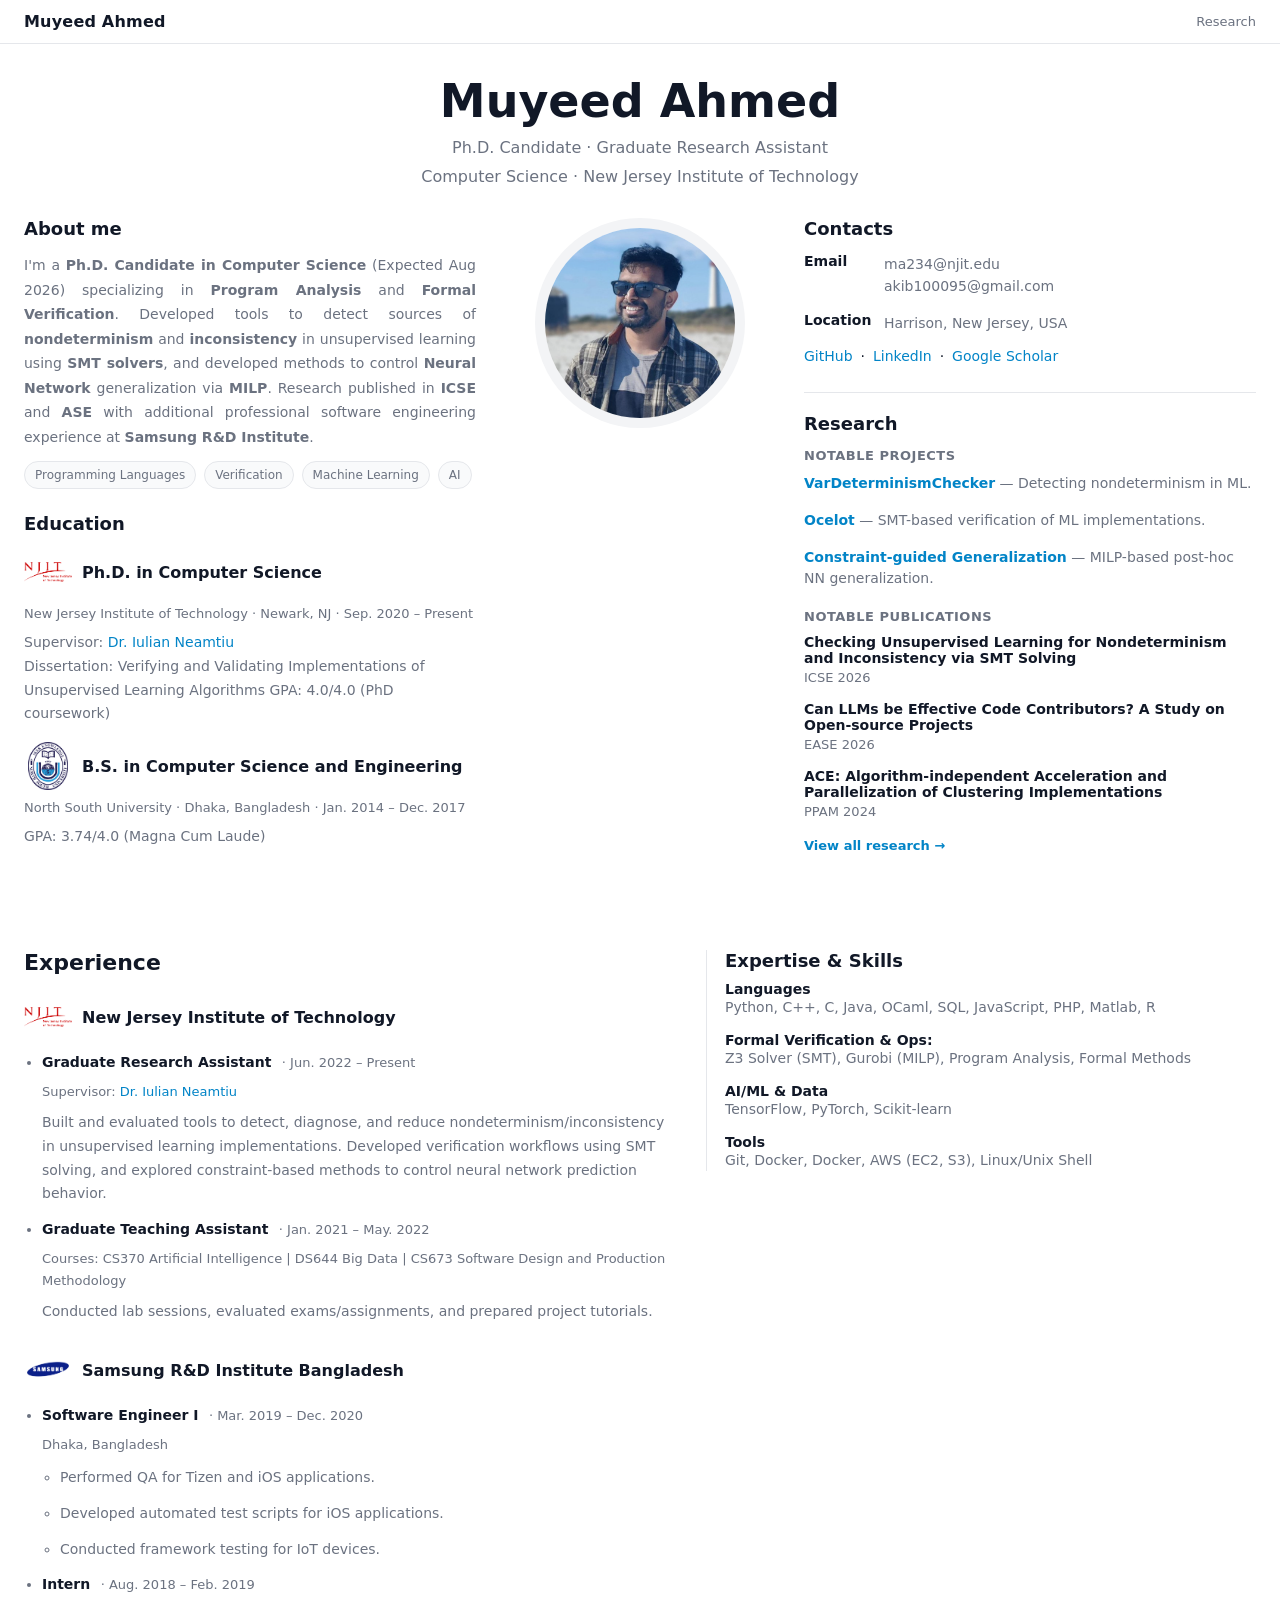
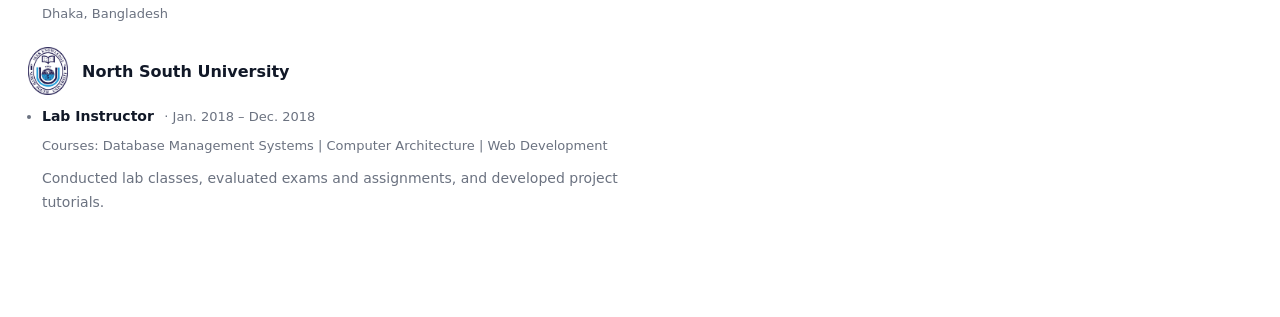
==== index.html @ a6753c4e "Update skills" ====
<!doctype html>
<html lang="en">
<head>
<meta charset="utf-8">
<meta name="viewport" content="width=device-width, initial-scale=1">
<title>Muyeed Ahmed</title>
<link rel="stylesheet" href="styles.css">
</head>

<body>

<!-- Sticky menu -->
<div class="nav">
  <div class="navinner">
    <div class="brand">Muyeed Ahmed</div>
    <nav class="menu" aria-label="Site menu">
      <!-- <a href="#about">About</a>
      <a href="#education">Education</a>
      <a href="#contacts">Contacts</a>
      <a href="#experience">Experience</a> -->
      <a href="research.html">Research</a>
    </nav>
  </div>
</div>

<main class="wrap">

  <!-- Header -->
  <header class="top">
    <h1>Muyeed Ahmed</h1>
    <p>Ph.D. Candidate · Graduate Research Assistant</p>
    <p>Computer Science · New Jersey Institute of Technology</p>
  </header>

  <!-- About / Photo / Contacts -->
  <div class="profile">

    <section id="about" aria-label="About">
      <h2>About me</h2>
      <div class="about">
        <p>
          I'm a <strong>Ph.D. Candidate in Computer Science</strong> (Expected Aug 2026) specializing in <strong>Program Analysis</strong> and <strong>Formal
          Verification</strong>. Developed tools to detect sources of <strong>nondeterminism</strong> and <strong>inconsistency</strong> in unsupervised learning using
          <strong>SMT solvers</strong>, and developed methods to control <strong>Neural Network</strong> generalization via <strong>MILP</strong>. Research published in
          <strong>ICSE</strong> and <strong>ASE</strong> with additional professional software engineering experience at <strong>Samsung R&D Institute</strong>.
        </p>

        <div class="tags" aria-label="Research interests">
          <span class="tag">Programming Languages</span>
          <span class="tag">Verification</span>
          <span class="tag">Machine Learning</span>
          <span class="tag">AI</span>
        </div>
      </div>

      <!-- Education moved under About -->
      <div style="margin-top:24px;">
        <h2 id="education">Education</h2>

        <div class="item" style="margin-bottom:16px;">
          <div class="orgrow">
            <img class="orglogo" src="Images/NJIT.png" alt="NJIT logo">
            <h3 style="margin:0;">Ph.D. in Computer Science</h3>
          </div>
          <div class="meta">New Jersey Institute of Technology · Newark, NJ · Sep. 2020 – Present</div>
          <p>
            Supervisor: <a href="https://web.njit.edu/~ineamtiu/" target="_blank" rel="noreferrer">Dr. Iulian Neamtiu</a><br>
            Dissertation: Verifying and Validating Implementations of Unsupervised Learning Algorithms
            GPA: 4.0/4.0 (PhD coursework)<br>
          </p>
        </div>

        <div class="item" style="margin-bottom:0;">
          <div class="orgrow">
            <img class="orglogo" src="Images/NSU.png" alt="NSU logo">
            <h3 style="margin:0;">B.S. in Computer Science and Engineering</h3>
          </div>
          <div class="meta">North South University · Dhaka, Bangladesh · Jan. 2014 – Dec. 2017</div>
          <p>GPA: 3.74/4.0 (Magna Cum Laude)</p>
        </div>
      </div>
    </section>

    <div aria-label="Profile photo">
      <div class="photo">
        <!-- Replace with your image file -->
        <img src="Images/M.png" alt="Muyeed Ahmed">
      </div>
    </div>

    <div class="contacts-col">
      <section id="contacts" class="contacts" aria-label="Contacts">
        <h2>Contacts</h2>

        <div class="block">
          <strong>Email</strong>
          <span class="value">
            ma234@njit.edu<br>
            akib100095@gmail.com
          </span>
        </div>

        <div class="block">
          <strong>Location</strong>
          <span class="value">Harrison, New Jersey, USA</span>
        </div>

        <div class="links">
          <a href="https://github.com/MuyeedAhmed" target="_blank" rel="noreferrer">GitHub</a>
          <span>·</span>
          <a href="https://www.linkedin.com/in/muyeed-ahmed" target="_blank" rel="noreferrer">LinkedIn</a>
          <span>·</span>
          <a href="https://scholar.google.com/citations?user=YBPPO0gAAAAJ&hl=en" target="_blank" rel="noreferrer">Google Scholar</a>
        </div>
      </section>

      <!-- Research -->
      <section id="research-highlights" style="margin-top:28px; border-top:1px solid var(--line); padding-top:20px;">
        <h2 style="font-size:18px; margin:0 0 14px;">Research</h2>
        
        <h3 style="font-size:13px; text-transform:uppercase; letter-spacing:0.5px; color:var(--muted); margin-bottom:10px;">Notable Projects</h3>
        <div class="item" style="margin-bottom:16px;">
          <p style="font-size:14px; margin:0; line-height:1.5;">
            <strong><a href="https://github.com/MuyeedAhmed/VarDeterminismChecker" target="_blank" rel="noreferrer">VarDeterminismChecker</a></strong> — Detecting nondeterminism in ML.
          </p>
        </div>
        <div class="item" style="margin-bottom:16px;">
          <p style="font-size:14px; margin:0; line-height:1.5;">
            <strong><a href="https://github.com/MuyeedAhmed/Ocelot" target="_blank" rel="noreferrer">Ocelot</a></strong> — SMT-based verification of ML implementations.
          </p>
        </div>
        <div class="item" style="margin-bottom:16px;">
          <p style="font-size:14px; margin:0; line-height:1.5;">
            <strong><a href="https://github.com/MuyeedAhmed/Constraint-guided-Generalization" target="_blank" rel="noreferrer">Constraint-guided Generalization</a></strong> — MILP-based post-hoc NN generalization.
          </p>
        </div>

        <h3 style="font-size:13px; text-transform:uppercase; letter-spacing:0.5px; color:var(--muted); margin-top:20px; margin-bottom:10px;">Notable Publications</h3>
        <div class="item" style="margin-bottom:16px;">
          <h3 style="font-size:14px;">Checking Unsupervised Learning for Nondeterminism and Inconsistency via SMT Solving</h3>
          <div class="meta" style="margin:4px 0;">ICSE 2026</div>
        </div>
        <div class="item" style="margin-bottom:16px;">
          <h3 style="font-size:14px;">Can LLMs be Effective Code Contributors? A Study on Open-source Projects</h3>
          <div class="meta" style="margin:4px 0;">EASE 2026</div>
        </div>
        <div class="item" style="margin-bottom:16px;">
          <h3 style="font-size:14px;">ACE: Algorithm-independent Acceleration and Parallelization of Clustering Implementations</h3>
          <div class="meta" style="margin:4px 0;">PPAM 2024</div>
        </div>
        <div class="item">
            <a href="research.html" style="font-size:13px; font-weight:600;">View all research →</a>
        </div>
      </section>
    </div>

  </div>

  <!-- Experience & Skills -->
  <section id="experience" class="block">
    <div class="twocol">
      <div>
        <h2>Experience</h2>

        <!-- NJIT group -->
        <div class="item">
          <div class="orgrow">
            <img class="orglogo" src="Images/NJIT.png" alt="NJIT logo">
            <h3 style="margin:0;">New Jersey Institute of Technology</h3>
          </div>

          <ul class="role">
            <li>
              <span class="title">Graduate Research Assistant</span>
              <span class="when">· Jun. 2022 – Present</span>
              <div class="meta" style="margin:6px 0 0;">
                Supervisor: <a href="https://web.njit.edu/~ineamtiu/" target="_blank" rel="noreferrer">Dr. Iulian Neamtiu</a>
              </div>
              <p style="margin-top:8px;">
                Built and evaluated tools to detect, diagnose, and reduce nondeterminism/inconsistency in
                unsupervised learning implementations. Developed verification workflows using SMT solving,
                and explored constraint-based methods to control neural network prediction behavior.
              </p>
            </li>

            <li>
              <span class="title">Graduate Teaching Assistant</span>
              <span class="when">· Jan. 2021 – May. 2022</span>
              <div class="meta" style="margin:6px 0 0;">
                Courses: CS370 Artificial Intelligence | DS644 Big Data | CS673 Software Design and Production Methodology
              </div>
              <p style="margin-top:8px;">
                Conducted lab sessions, evaluated exams/assignments, and prepared project tutorials.
              </p>
            </li>
          </ul>
        </div>

        <!-- Samsung group -->
        <div class="item">
          <div class="orgrow">
            <img class="orglogo" src="Images/Samsung.png" alt="Samsung logo">
            <h3 style="margin:0;">Samsung R&amp;D Institute Bangladesh</h3>
          </div>

          <ul class="role">
            <li>
              <span class="title">Software Engineer I</span>
              <span class="when">· Mar. 2019 – Dec. 2020</span>
              <div class="meta">Dhaka, Bangladesh</div>
              <ul style="margin-top:8px;">
                <li>Performed QA for Tizen and iOS applications.</li>
                <li>Developed automated test scripts for iOS applications.</li>
                <li>Conducted framework testing for IoT devices.</li>
              </ul>
            </li>

            <li>
              <span class="title">Intern</span>
              <span class="when">· Aug. 2018 – Feb. 2019</span>
              <div class="meta">Dhaka, Bangladesh</div>
            </li>
          </ul>
        </div>

        <!-- NSU -->
        <div class="item">
          <div class="orgrow">
            <img class="orglogo" src="Images/NSU.png" alt="NSU logo">
            <h3 style="margin:0;">North South University</h3>
          </div>
          <ul class="role">
            <li>
              <span class="title">Lab Instructor</span>
              <span class="when">· Jan. 2018 – Dec. 2018</span>
              <div class="meta">Courses: Database Management Systems | Computer Architecture | Web Development</div>
              <p style="margin-top:8px;">
                Conducted lab classes, evaluated exams and assignments, and developed project tutorials.
              </p>
            </li>
          </ul>
        </div>
      </div>

      <!-- Skills Sidebar -->
      <aside class="sidebar">
        <h2 style="font-size:18px; margin:0 0 10px;">Expertise &amp; Skills</h2>

        <div class="item" style="margin-bottom:14px;">
          <h3 style="font-size:14px;">Languages</h3>
          <p style="font-size:14px; color:var(--muted); line-height:1.5;">Python, C++, C, Java, OCaml, SQL, JavaScript, PHP, Matlab, R</p>
        </div>

        <div class="item" style="margin-bottom:14px;">
          <h3 style="font-size:14px;">Formal Verification & Ops:</h3>
          <p style="font-size:14px; color:var(--muted); line-height:1.5;">Z3 Solver (SMT), Gurobi (MILP), Program Analysis, Formal Methods</p>
        </div>

        <div class="item" style="margin-bottom:14px;">
          <h3 style="font-size:14px;">AI/ML & Data</h3>
          <p style="font-size:14px; color:var(--muted); line-height:1.5;">TensorFlow, PyTorch, Scikit-learn</p>
        </div>

        <div class="item" style="margin-bottom:0;">
          <h3 style="font-size:14px;">Tools</h3>
          <p style="font-size:14px; color:var(--muted); line-height:1.5;">Git, Docker, Docker, AWS (EC2, S3), Linux/Unix Shell</p>
        </div>
      </aside>
    </div>
  </section>

</main>
</body>
</html>
---- styles.css ----
:root{
  --text:#111827;
  --muted:#6b7280;
  --line:#e5e7eb;
  --bg:#ffffff;
}

/* ---------- GLOBAL ---------- */
*{ box-sizing:border-box; }
html{ scroll-behavior:smooth; }
body{
  margin:0;
  font-family: system-ui, -apple-system, Segoe UI, Roboto, Helvetica, Arial;
  color:var(--text);
  background:var(--bg);
}

/* Links */
a{ color:#0284c7; text-decoration:none; }
a:hover{ text-decoration:underline; }

/* Container */
.wrap{
  width: min(1500px, 100%);
  margin: 0 auto;
  padding: 20px 24px 80px; /* reduced top padding */
}

/* ---------- TOP MENU ---------- */
.nav{
  position: sticky;
  top: 0;
  z-index: 50;
  background: rgba(255,255,255,.92);
  backdrop-filter: blur(8px);
  border-bottom: 1px solid var(--line);
}

.navinner{
  width: min(1500px, 100%);
  margin:0 auto;
  padding: 12px 24px;
  display:flex;
  align-items:center;
  justify-content:space-between;
  gap:18px;
}

.brand{
  font-weight:700;
  letter-spacing:.2px;
  white-space:nowrap;
}

.menu{
  display:flex;
  flex-wrap:wrap;
  gap:14px;
  justify-content:flex-end;
}

.menu a{
  color:var(--muted);
  text-decoration:none;
  font-size:13px;
}
.menu a:hover{ color:var(--text); text-decoration:underline; }

@media (max-width: 760px){
  .navinner{ align-items:flex-start; flex-direction:column; }
  .menu{ justify-content:flex-start; }
}

/* ---------- HEADER ---------- */
.top{
  text-align:center;
  padding-top: 10px;  /* reduced */
  margin-bottom: 32px; /* reduced */
}

.top h1{
  margin:0;
  font-size:46px;
  font-weight:700;
}

.top p{
  margin:10px 0 0;
  color:var(--muted);
  font-size:16px;
}

/* ---------- PROFILE GRID ---------- */
.profile{
  display:grid;
  grid-template-columns: 1fr 260px 1fr;
  gap:34px;
  align-items:start;
  margin-bottom: 44px;
}

h2{
  font-size:18px;
  margin:0 0 14px;
}

.about p{
  font-size:14px;
  line-height:1.75;
  color:var(--muted);
  margin:0;
  text-align: justify;
  text-justify: inter-word;
}

.tags{
  margin-top: 12px;
  display:flex;
  flex-wrap:wrap;
  gap:8px;
}
.tag{
  border: 1px solid var(--line);
  padding: 6px 10px;
  border-radius: 999px;
  font-size: 12px;
  color: var(--muted);
  background: #f9fafb;
}

.photo{
  width:210px;
  height:210px;
  border-radius:999px;
  overflow:hidden;
  border:10px solid #f3f4f6;
  background:#f3f4f6;
  margin:0 auto;
}
.photo img{
  width:100%;
  height:100%;
  object-fit:cover;
  display:block;
}

.contacts-col{
  justify-self:end;
  min-width:320px;
}

.contacts{
  font-size:14px;
}

.contacts .block{
  margin-bottom:14px;
  color:var(--muted);
  display:flex;
  align-items:flex-start;
}
.contacts strong{ color:var(--text); }

.contacts .block strong{
  display:inline-block;
  width: 80px;
}

.contacts .block .value{
  color: var(--muted);
  line-height: 1.6;
}

.links{
  display:flex;
  align-items:center;
  gap:8px;
  font-size:14px;
}
.links a{ color:#0284c7; }

@media (max-width:900px){
  .profile{
    grid-template-columns:1fr;
    text-align:center;
  }
  .contacts{
    justify-self:center;
    text-align:left;
    min-width: unset;
    max-width: 520px;
    width: 100%;
  }
}

/* ---------- SECTIONS ---------- */
section.block{
  padding-top: 30px;           /* for anchor offset */
  scroll-margin-top: 86px;     /* so sticky nav doesn't cover heading */
  border-top: 1px solid var(--line);
  margin-top: 36px;
}

section.block:first-of-type{
  border-top: none;
  margin-top: 0;
}

.block h2{
  font-size:22px;
  margin:0 0 18px;
}

.item{
  margin-bottom: 22px;
}

.item h3{
  margin:0;
  font-size:16px;
  font-weight:700;
}

.meta{
  margin:6px 0 10px;
  font-size:13px;
  color:var(--muted);
}

.item p, .item ul{
  font-size:14px;
  color:var(--muted);
  line-height:1.7;
  margin:0;
}

.item ul{
  padding-left:18px;
  margin-top:8px;
}

.item li{ margin-bottom:6px; }

/* ---------- ORG / ROLES + LOGOS ---------- */
.orgrow{
  display:flex;
  align-items:center;
  gap:10px;
  margin-bottom: 10px;
}
.orglogo{
  width: 48px;
  height: 48px;
  object-fit: contain;
  border-radius: 4px;
}
.role{
  margin: 10px 0 14px;
  padding-left: 18px;
}
.role li{ margin-bottom: 12px; }

.role .title{
  font-weight: 700;
  color: var(--text);
}
.role .when{
  color: var(--muted);
  font-size: 13px;
  margin-left: 6px;
}

/* ---------- Experience + Right Sidebar ---------- */
.twocol{
  display:grid;
  grid-template-columns: 1fr 550px;
  gap: 34px;
  align-items:start;
}
.sidebar{
  border-left: 1px solid var(--line);
  padding-left: 18px;
}

@media (max-width:900px){
  .twocol{ grid-template-columns:1fr; }
  .sidebar{
    border-left:none;
    padding-left:0;
    border-top:1px solid var(--line);
    padding-top:18px;
  }
}
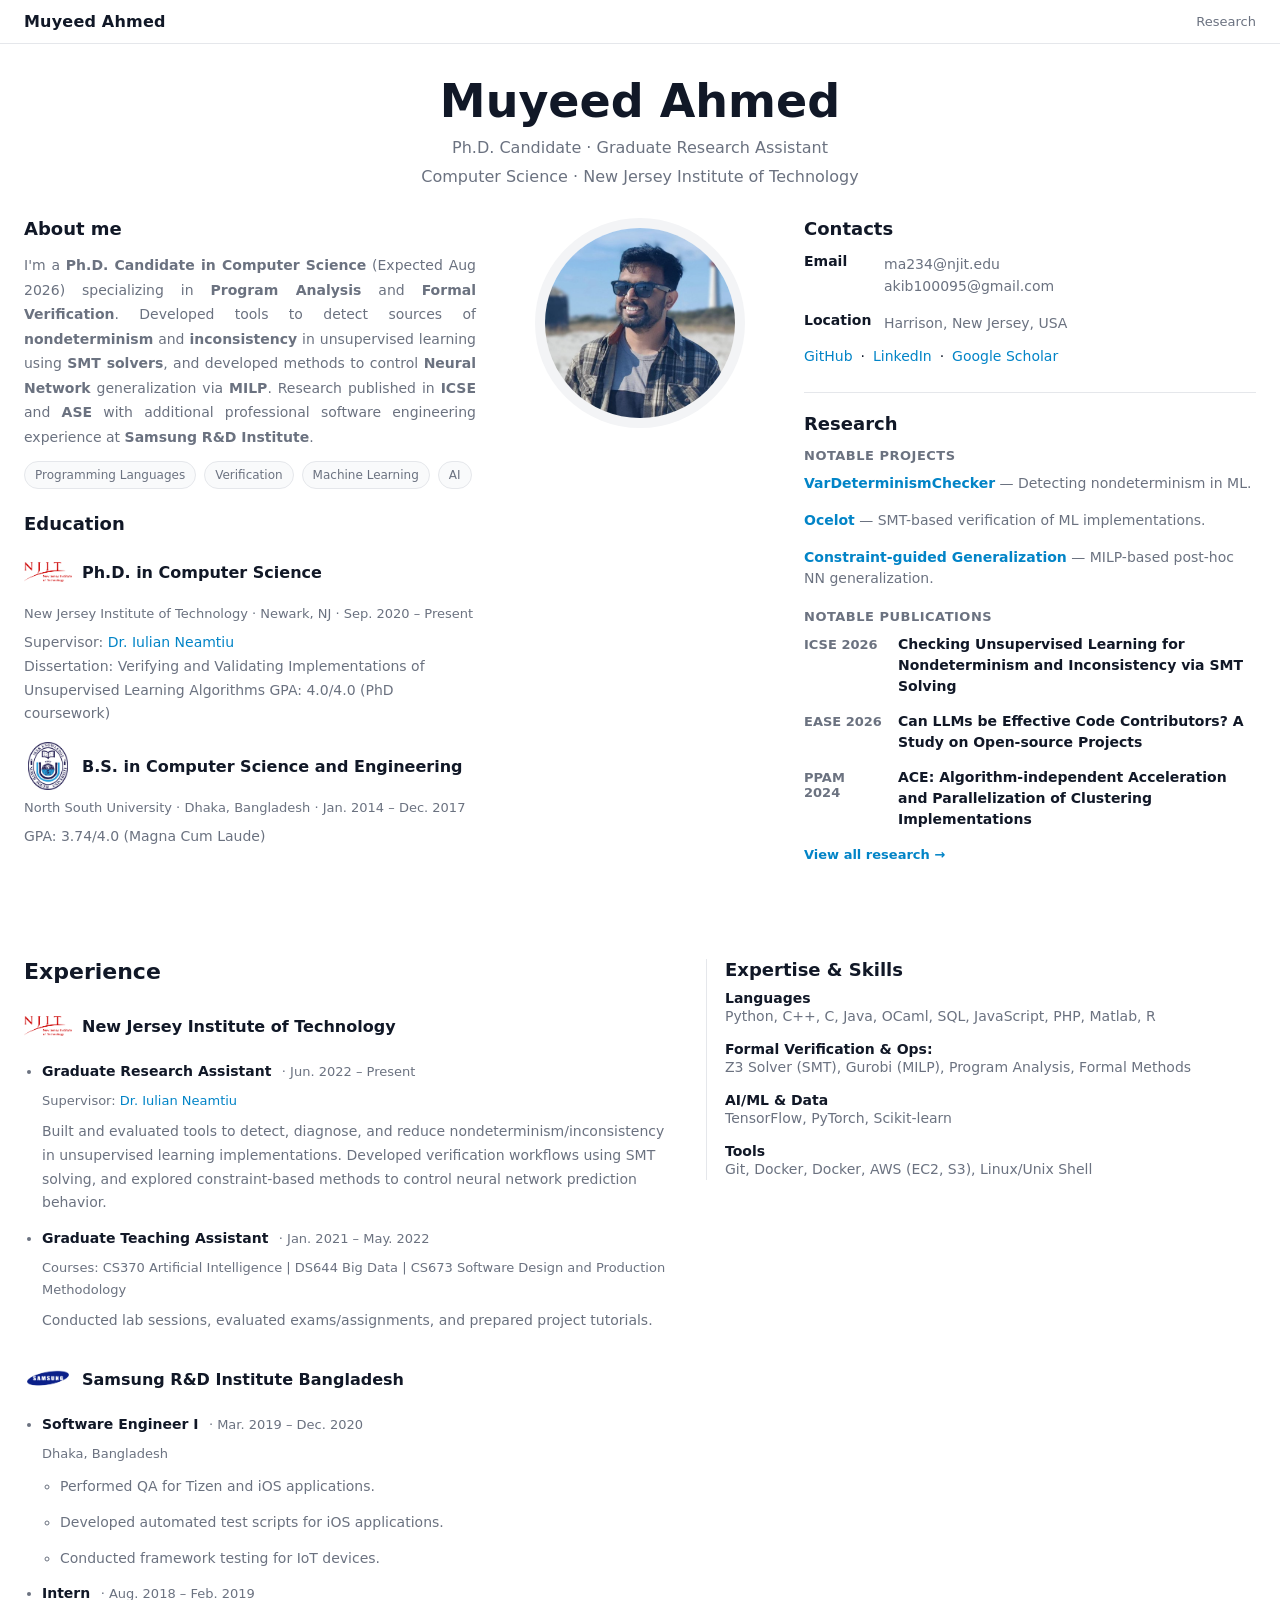
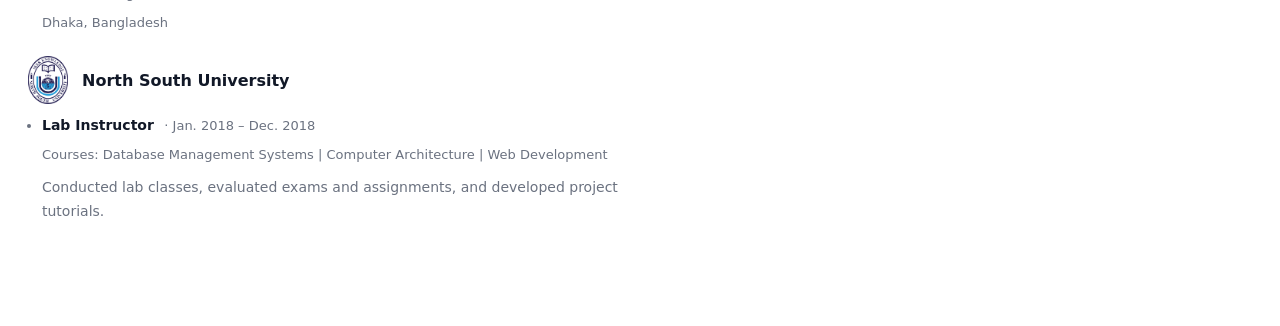
==== commit f76dfbc5: "Update notable pub layout" ====
--- a/index.html
+++ b/index.html
@@ -136,17 +136,17 @@
         </div>
 
         <h3 style="font-size:13px; text-transform:uppercase; letter-spacing:0.5px; color:var(--muted); margin-top:20px; margin-bottom:10px;">Notable Publications</h3>
-        <div class="item" style="margin-bottom:16px;">
-          <h3 style="font-size:14px;">Checking Unsupervised Learning for Nondeterminism and Inconsistency via SMT Solving</h3>
-          <div class="meta" style="margin:4px 0;">ICSE 2026</div>
-        </div>
-        <div class="item" style="margin-bottom:16px;">
-          <h3 style="font-size:14px;">Can LLMs be Effective Code Contributors? A Study on Open-source Projects</h3>
-          <div class="meta" style="margin:4px 0;">EASE 2026</div>
-        </div>
-        <div class="item" style="margin-bottom:16px;">
-          <h3 style="font-size:14px;">ACE: Algorithm-independent Acceleration and Parallelization of Clustering Implementations</h3>
-          <div class="meta" style="margin:4px 0;">PPAM 2024</div>
+        <div class="pub-item">
+          <div class="pub-meta">ICSE 2026</div>
+          <h3 class="pub-title">Checking Unsupervised Learning for Nondeterminism and Inconsistency via SMT Solving</h3>
+        </div>
+        <div class="pub-item">
+          <div class="pub-meta">EASE 2026</div>
+          <h3 class="pub-title">Can LLMs be Effective Code Contributors? A Study on Open-source Projects</h3>
+        </div>
+        <div class="pub-item">
+          <div class="pub-meta">PPAM 2024</div>
+          <h3 class="pub-title">ACE: Algorithm-independent Acceleration and Parallelization of Clustering Implementations</h3>
         </div>
         <div class="item">
             <a href="research.html" style="font-size:13px; font-weight:600;">View all research →</a>
--- a/styles.css
+++ b/styles.css
@@ -241,6 +241,26 @@
 
 .item li{ margin-bottom:6px; }
 
+/* ---------- PUBLICATIONS ---------- */
+.pub-item {
+  display: flex;
+  gap: 14px;
+  margin-bottom: 14px;
+  align-items: baseline;
+}
+.pub-meta {
+  flex: 0 0 80px;
+  font-size: 13px;
+  font-weight: 600;
+  color: var(--muted);
+}
+.pub-title {
+  margin: 0;
+  font-size: 14px;
+  font-weight: 700;
+  line-height: 1.5;
+}
+
 /* ---------- ORG / ROLES + LOGOS ---------- */
 .orgrow{
   display:flex;
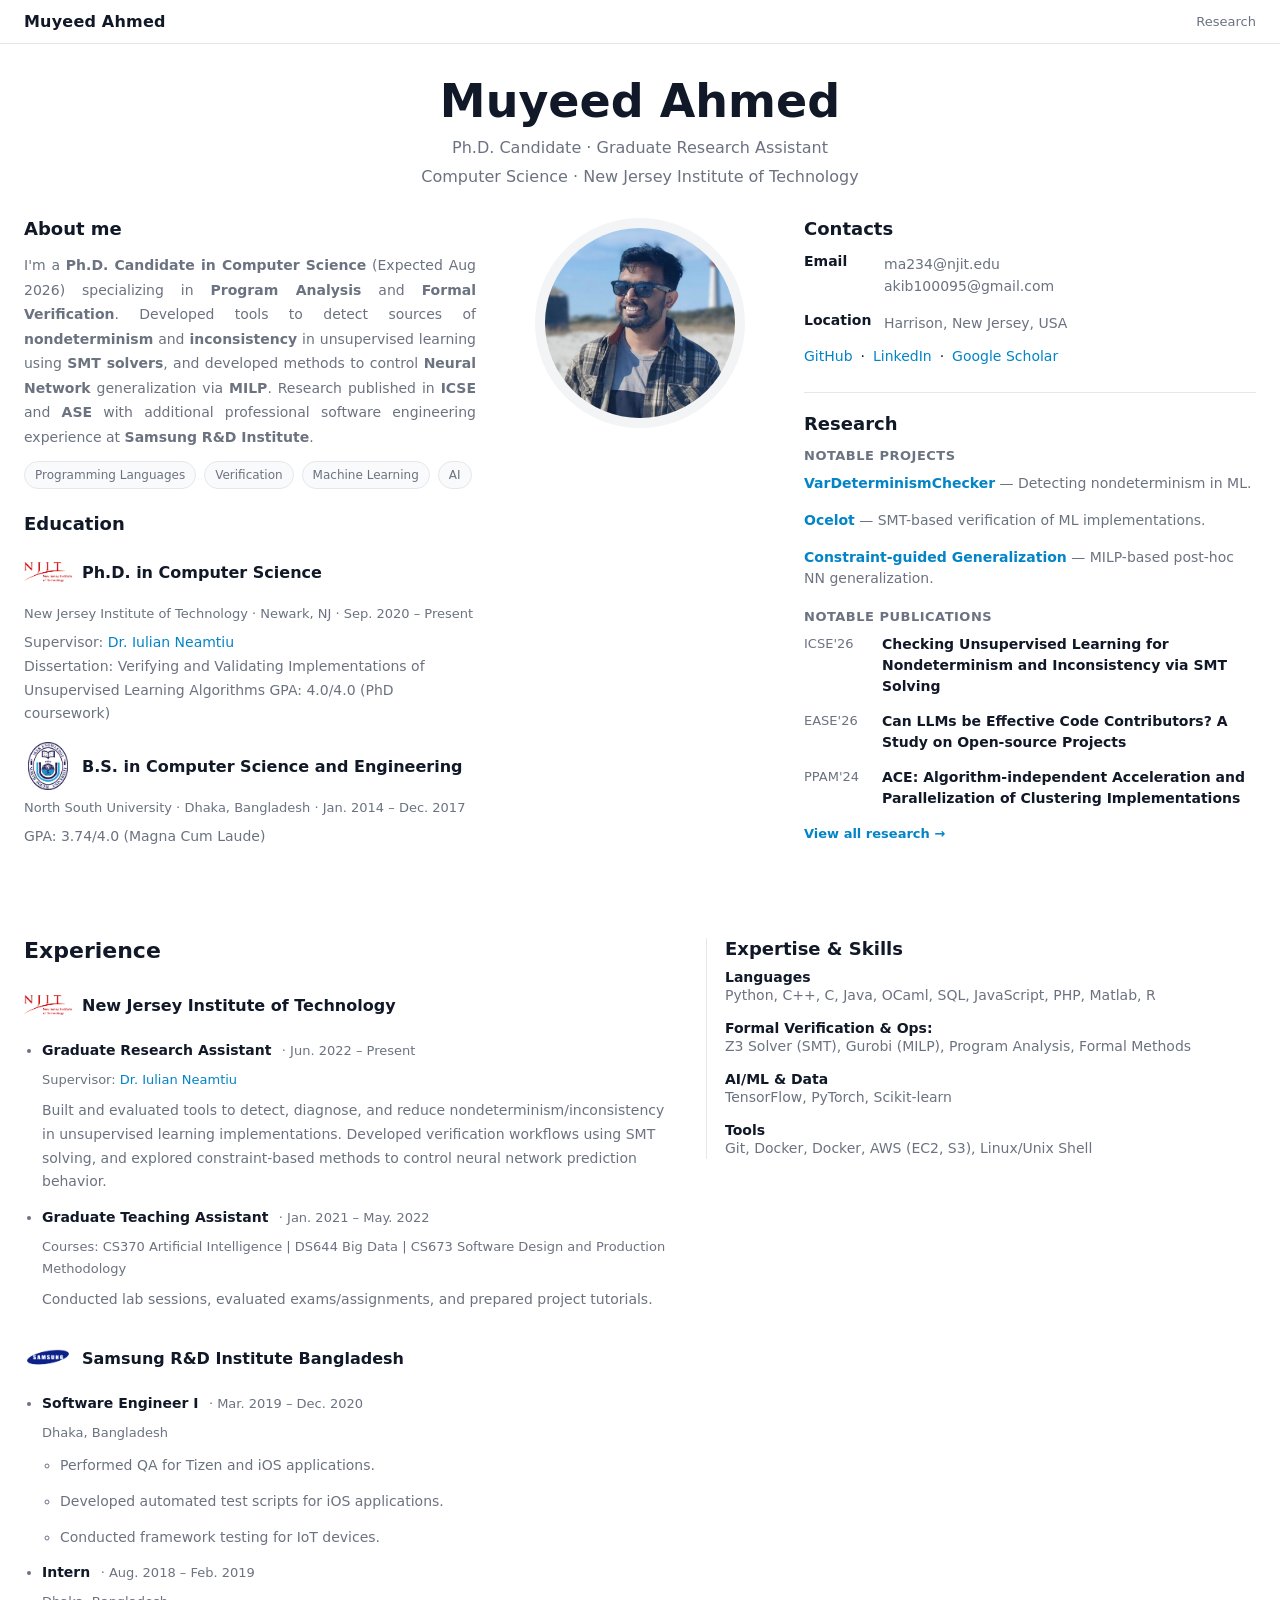
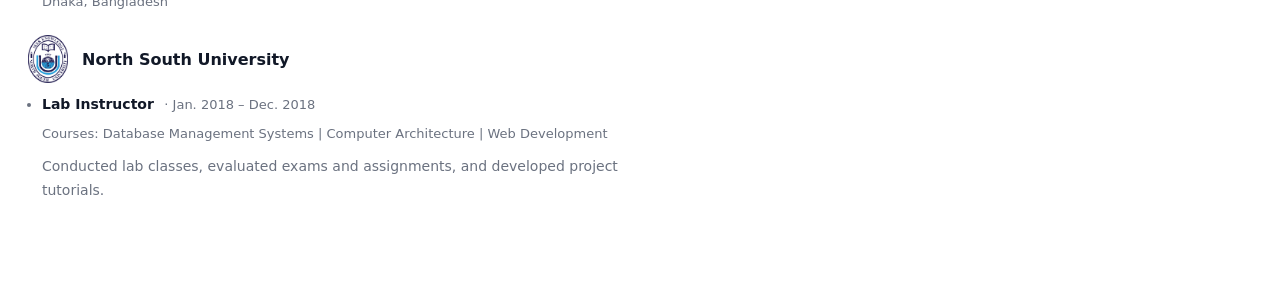
==== commit 642cafb1: "Update notable pub layout" ====
--- a/index.html
+++ b/index.html
@@ -137,15 +137,15 @@
 
         <h3 style="font-size:13px; text-transform:uppercase; letter-spacing:0.5px; color:var(--muted); margin-top:20px; margin-bottom:10px;">Notable Publications</h3>
         <div class="pub-item">
-          <div class="pub-meta">ICSE 2026</div>
+          <div class="pub-meta">ICSE'26</div>
           <h3 class="pub-title">Checking Unsupervised Learning for Nondeterminism and Inconsistency via SMT Solving</h3>
         </div>
         <div class="pub-item">
-          <div class="pub-meta">EASE 2026</div>
+          <div class="pub-meta">EASE'26</div>
           <h3 class="pub-title">Can LLMs be Effective Code Contributors? A Study on Open-source Projects</h3>
         </div>
         <div class="pub-item">
-          <div class="pub-meta">PPAM 2024</div>
+          <div class="pub-meta">PPAM'24</div>
           <h3 class="pub-title">ACE: Algorithm-independent Acceleration and Parallelization of Clustering Implementations</h3>
         </div>
         <div class="item">
--- a/styles.css
+++ b/styles.css
@@ -243,22 +243,23 @@
 
 /* ---------- PUBLICATIONS ---------- */
 .pub-item {
-  display: flex;
-  gap: 14px;
+  display: grid;
+  grid-template-columns: 70px 1fr;
+  gap: 8px;
   margin-bottom: 14px;
-  align-items: baseline;
+  align-items: start;
 }
 .pub-meta {
-  flex: 0 0 80px;
   font-size: 13px;
-  font-weight: 600;
   color: var(--muted);
+  line-height: 1.5;
 }
 .pub-title {
   margin: 0;
   font-size: 14px;
   font-weight: 700;
   line-height: 1.5;
+  color: var(--text);
 }
 
 /* ---------- ORG / ROLES + LOGOS ---------- */
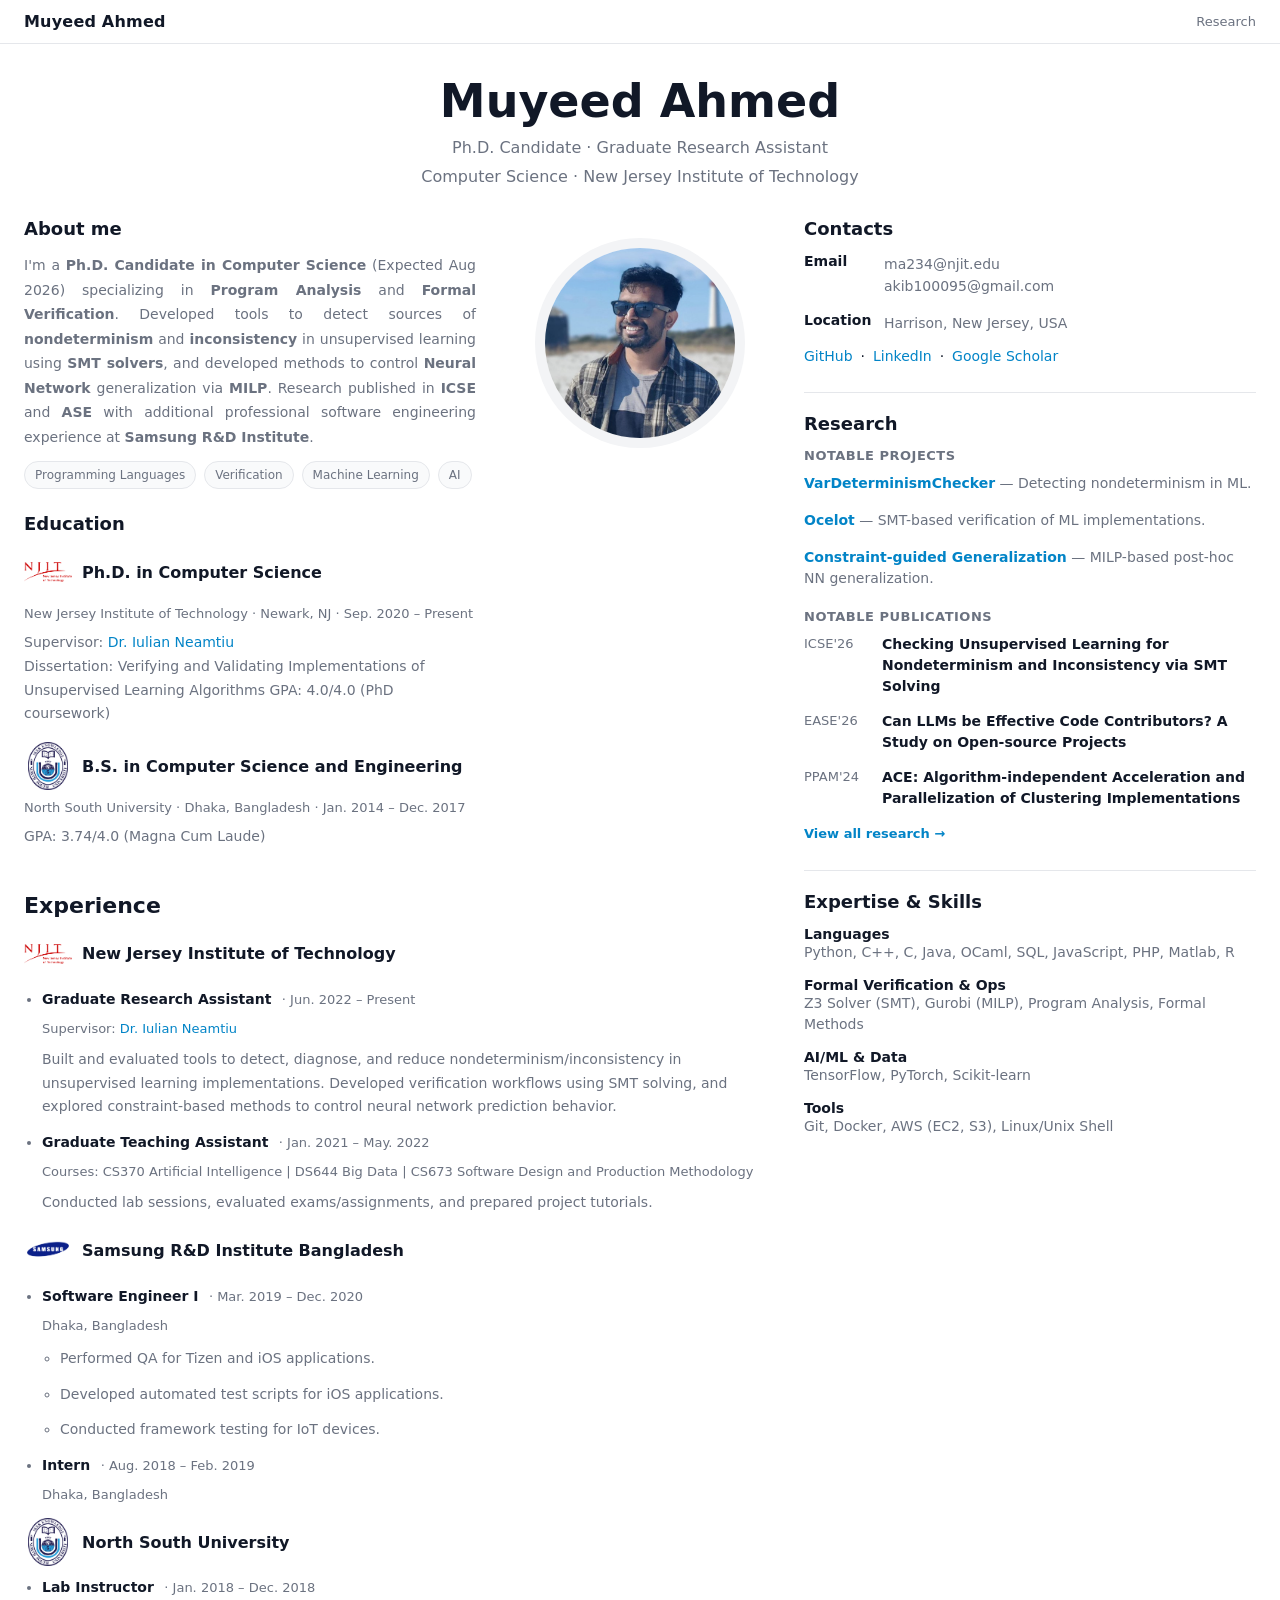
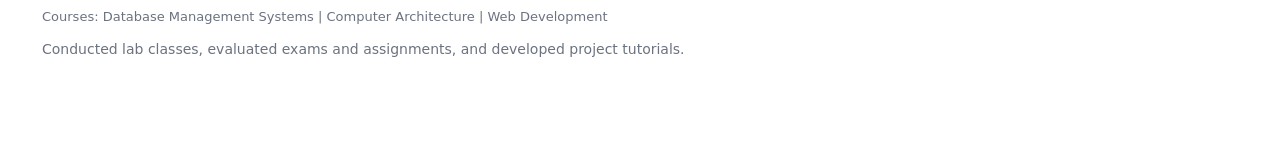
==== commit 0806e94b: "Update layout" ====
--- a/index.html
+++ b/index.html
@@ -32,79 +32,74 @@
     <p>Computer Science · New Jersey Institute of Technology</p>
   </header>
 
-  <!-- About / Photo / Contacts -->
-  <div class="profile">
-
-    <section id="about" aria-label="About">
-      <h2>About me</h2>
-      <div class="about">
-        <p>
-          I'm a <strong>Ph.D. Candidate in Computer Science</strong> (Expected Aug 2026) specializing in <strong>Program Analysis</strong> and <strong>Formal
-          Verification</strong>. Developed tools to detect sources of <strong>nondeterminism</strong> and <strong>inconsistency</strong> in unsupervised learning using
-          <strong>SMT solvers</strong>, and developed methods to control <strong>Neural Network</strong> generalization via <strong>MILP</strong>. Research published in
-          <strong>ICSE</strong> and <strong>ASE</strong> with additional professional software engineering experience at <strong>Samsung R&D Institute</strong>.
-        </p>
-
-        <div class="tags" aria-label="Research interests">
-          <span class="tag">Programming Languages</span>
-          <span class="tag">Verification</span>
-          <span class="tag">Machine Learning</span>
-          <span class="tag">AI</span>
-        </div>
-      </div>
-
-      <!-- Education moved under About -->
-      <div style="margin-top:24px;">
-        <h2 id="education">Education</h2>
-
-        <div class="item" style="margin-bottom:16px;">
-          <div class="orgrow">
-            <img class="orglogo" src="Images/NJIT.png" alt="NJIT logo">
-            <h3 style="margin:0;">Ph.D. in Computer Science</h3>
-          </div>
-          <div class="meta">New Jersey Institute of Technology · Newark, NJ · Sep. 2020 – Present</div>
+  <div class="main-grid">
+    
+    <!-- Column 1: About & Education -->
+    <div class="about-edu-col">
+      <section id="about" aria-label="About">
+        <h2>About me</h2>
+        <div class="about">
           <p>
-            Supervisor: <a href="https://web.njit.edu/~ineamtiu/" target="_blank" rel="noreferrer">Dr. Iulian Neamtiu</a><br>
-            Dissertation: Verifying and Validating Implementations of Unsupervised Learning Algorithms
-            GPA: 4.0/4.0 (PhD coursework)<br>
-          </p>
-        </div>
-
-        <div class="item" style="margin-bottom:0;">
-          <div class="orgrow">
-            <img class="orglogo" src="Images/NSU.png" alt="NSU logo">
-            <h3 style="margin:0;">B.S. in Computer Science and Engineering</h3>
-          </div>
-          <div class="meta">North South University · Dhaka, Bangladesh · Jan. 2014 – Dec. 2017</div>
-          <p>GPA: 3.74/4.0 (Magna Cum Laude)</p>
-        </div>
-      </div>
-    </section>
-
-    <div aria-label="Profile photo">
+            I'm a <strong>Ph.D. Candidate in Computer Science</strong> (Expected Aug 2026) specializing in <strong>Program Analysis</strong> and <strong>Formal
+            Verification</strong>. Developed tools to detect sources of <strong>nondeterminism</strong> and <strong>inconsistency</strong> in unsupervised learning using
+            <strong>SMT solvers</strong>, and developed methods to control <strong>Neural Network</strong> generalization via <strong>MILP</strong>. Research published in
+            <strong>ICSE</strong> and <strong>ASE</strong> with additional professional software engineering experience at <strong>Samsung R&D Institute</strong>.
+          </p>
+
+          <div class="tags" aria-label="Research interests">
+            <span class="tag">Programming Languages</span>
+            <span class="tag">Verification</span>
+            <span class="tag">Machine Learning</span>
+            <span class="tag">AI</span>
+          </div>
+        </div>
+
+        <!-- Education -->
+        <div style="margin-top:24px;">
+          <h2 id="education">Education</h2>
+          <div class="item" style="margin-bottom:16px;">
+            <div class="orgrow">
+              <img class="orglogo" src="Images/NJIT.png" alt="NJIT logo">
+              <h3 style="margin:0;">Ph.D. in Computer Science</h3>
+            </div>
+            <div class="meta">New Jersey Institute of Technology · Newark, NJ · Sep. 2020 – Present</div>
+            <p>
+              Supervisor: <a href="https://web.njit.edu/~ineamtiu/" target="_blank" rel="noreferrer">Dr. Iulian Neamtiu</a><br>
+              Dissertation: Verifying and Validating Implementations of Unsupervised Learning Algorithms
+              GPA: 4.0/4.0 (PhD coursework)<br>
+            </p>
+          </div>
+          <div class="item" style="margin-bottom:0;">
+            <div class="orgrow">
+              <img class="orglogo" src="Images/NSU.png" alt="NSU logo">
+              <h3 style="margin:0;">B.S. in Computer Science and Engineering</h3>
+            </div>
+            <div class="meta">North South University · Dhaka, Bangladesh · Jan. 2014 – Dec. 2017</div>
+            <p>GPA: 3.74/4.0 (Magna Cum Laude)</p>
+          </div>
+        </div>
+      </section>
+    </div>
+
+    <!-- Column 2: Photo (Middle) -->
+    <div class="photo-col">
       <div class="photo">
-        <!-- Replace with your image file -->
         <img src="Images/M.png" alt="Muyeed Ahmed">
       </div>
     </div>
 
-    <div class="contacts-col">
+    <!-- Column 3: Sidebar (Contacts, Research, Skills) -->
+    <div class="sidebar-col">
       <section id="contacts" class="contacts" aria-label="Contacts">
         <h2>Contacts</h2>
-
         <div class="block">
           <strong>Email</strong>
-          <span class="value">
-            ma234@njit.edu<br>
-            akib100095@gmail.com
-          </span>
-        </div>
-
+          <span class="value">ma234@njit.edu<br>akib100095@gmail.com</span>
+        </div>
         <div class="block">
           <strong>Location</strong>
           <span class="value">Harrison, New Jersey, USA</span>
         </div>
-
         <div class="links">
           <a href="https://github.com/MuyeedAhmed" target="_blank" rel="noreferrer">GitHub</a>
           <span>·</span>
@@ -114,10 +109,8 @@
         </div>
       </section>
 
-      <!-- Research -->
       <section id="research-highlights" style="margin-top:28px; border-top:1px solid var(--line); padding-top:20px;">
         <h2 style="font-size:18px; margin:0 0 14px;">Research</h2>
-        
         <h3 style="font-size:13px; text-transform:uppercase; letter-spacing:0.5px; color:var(--muted); margin-bottom:10px;">Notable Projects</h3>
         <div class="item" style="margin-bottom:16px;">
           <p style="font-size:14px; margin:0; line-height:1.5;">
@@ -152,14 +145,31 @@
             <a href="research.html" style="font-size:13px; font-weight:600;">View all research →</a>
         </div>
       </section>
-    </div>
-
-  </div>
-
-  <!-- Experience & Skills -->
-  <section id="experience" class="block">
-    <div class="twocol">
-      <div>
+
+      <section id="skills" style="margin-top:28px; border-top:1px solid var(--line); padding-top:20px;">
+        <h2 style="font-size:18px; margin:0 0 14px;">Expertise &amp; Skills</h2>
+        <div class="item" style="margin-bottom:14px;">
+          <h3 style="font-size:14px;">Languages</h3>
+          <p style="font-size:14px; color:var(--muted); line-height:1.5;">Python, C++, C, Java, OCaml, SQL, JavaScript, PHP, Matlab, R</p>
+        </div>
+        <div class="item" style="margin-bottom:14px;">
+          <h3 style="font-size:14px;">Formal Verification & Ops</h3>
+          <p style="font-size:14px; color:var(--muted); line-height:1.5;">Z3 Solver (SMT), Gurobi (MILP), Program Analysis, Formal Methods</p>
+        </div>
+        <div class="item" style="margin-bottom:14px;">
+          <h3 style="font-size:14px;">AI/ML & Data</h3>
+          <p style="font-size:14px; color:var(--muted); line-height:1.5;">TensorFlow, PyTorch, Scikit-learn</p>
+        </div>
+        <div class="item" style="margin-bottom:0;">
+          <h3 style="font-size:14px;">Tools</h3>
+          <p style="font-size:14px; color:var(--muted); line-height:1.5;">Git, Docker, AWS (EC2, S3), Linux/Unix Shell</p>
+        </div>
+      </section>
+    </div>
+
+    <!-- Experience: Spanning Col 1 & 2 -->
+    <div class="exp-col">
+      <section id="experience" class="block">
         <h2>Experience</h2>
 
         <!-- NJIT group -->
@@ -240,34 +250,10 @@
             </li>
           </ul>
         </div>
-      </div>
-
-      <!-- Skills Sidebar -->
-      <aside class="sidebar">
-        <h2 style="font-size:18px; margin:0 0 10px;">Expertise &amp; Skills</h2>
-
-        <div class="item" style="margin-bottom:14px;">
-          <h3 style="font-size:14px;">Languages</h3>
-          <p style="font-size:14px; color:var(--muted); line-height:1.5;">Python, C++, C, Java, OCaml, SQL, JavaScript, PHP, Matlab, R</p>
-        </div>
-
-        <div class="item" style="margin-bottom:14px;">
-          <h3 style="font-size:14px;">Formal Verification & Ops:</h3>
-          <p style="font-size:14px; color:var(--muted); line-height:1.5;">Z3 Solver (SMT), Gurobi (MILP), Program Analysis, Formal Methods</p>
-        </div>
-
-        <div class="item" style="margin-bottom:14px;">
-          <h3 style="font-size:14px;">AI/ML & Data</h3>
-          <p style="font-size:14px; color:var(--muted); line-height:1.5;">TensorFlow, PyTorch, Scikit-learn</p>
-        </div>
-
-        <div class="item" style="margin-bottom:0;">
-          <h3 style="font-size:14px;">Tools</h3>
-          <p style="font-size:14px; color:var(--muted); line-height:1.5;">Git, Docker, Docker, AWS (EC2, S3), Linux/Unix Shell</p>
-        </div>
-      </aside>
-    </div>
-  </section>
+      </section>
+    </div>
+
+  </div> <!-- end main-grid -->
 
 </main>
 </body>
--- a/styles.css
+++ b/styles.css
@@ -90,13 +90,71 @@
   font-size:16px;
 }
 
-/* ---------- PROFILE GRID ---------- */
-.profile{
-  display:grid;
+/* ---------- MAIN LAYOUT GRID ---------- */
+.main-grid {
+  display: grid;
   grid-template-columns: 1fr 260px 1fr;
-  gap:34px;
-  align-items:start;
-  margin-bottom: 44px;
+  gap: 34px;
+  align-items: start;
+}
+
+.about-edu-col {
+  grid-column: 1;
+  grid-row: 1;
+}
+
+.photo-col {
+  grid-column: 2;
+  grid-row: 1;
+  display: flex;
+  justify-content: center;
+  padding-top: 20px;
+}
+
+.sidebar-col {
+  grid-column: 3;
+  grid-row: 1 / span 2;
+}
+
+.exp-col {
+  grid-column: 1 / span 2;
+  grid-row: 2;
+}
+
+@media (max-width: 1100px) {
+  .main-grid {
+    grid-template-columns: 1fr 260px;
+  }
+  .sidebar-col {
+    grid-column: 2;
+    grid-row: 2;
+  }
+  .exp-col {
+    grid-column: 1;
+    grid-row: 2;
+  }
+  .photo-col {
+    grid-column: 2;
+    grid-row: 1;
+  }
+}
+
+@media (max-width: 900px) {
+  .main-grid {
+    grid-template-columns: 1fr;
+    gap: 20px;
+  }
+  .about-edu-col, .photo-col, .sidebar-col, .exp-col {
+    grid-column: 1;
+    grid-row: auto;
+  }
+  .photo-col {
+    order: -1;
+    padding-top: 0;
+  }
+  .sidebar-col {
+    text-align: left;
+  }
 }
 
 h2{
@@ -144,11 +202,6 @@
   display:block;
 }
 
-.contacts-col{
-  justify-self:end;
-  min-width:320px;
-}
-
 .contacts{
   font-size:14px;
 }
@@ -180,10 +233,6 @@
 .links a{ color:#0284c7; }
 
 @media (max-width:900px){
-  .profile{
-    grid-template-columns:1fr;
-    text-align:center;
-  }
   .contacts{
     justify-self:center;
     text-align:left;
@@ -195,10 +244,10 @@
 
 /* ---------- SECTIONS ---------- */
 section.block{
-  padding-top: 30px;           /* for anchor offset */
-  scroll-margin-top: 86px;     /* so sticky nav doesn't cover heading */
+  padding-top: 10px;
+  scroll-margin-top: 86px;
   border-top: 1px solid var(--line);
-  margin-top: 36px;
+  margin-top: 8px;            /* significantly reduced */
 }
 
 section.block:first-of-type{
@@ -208,11 +257,11 @@
 
 .block h2{
   font-size:22px;
-  margin:0 0 18px;
+  margin:0 0 12px;           /* reduced */
 }
 
 .item{
-  margin-bottom: 22px;
+  margin-bottom: 12px;       /* reduced from 22px */
 }
 
 .item h3{
@@ -291,24 +340,7 @@
   margin-left: 6px;
 }
 
-/* ---------- Experience + Right Sidebar ---------- */
-.twocol{
-  display:grid;
-  grid-template-columns: 1fr 550px;
-  gap: 34px;
-  align-items:start;
-}
-.sidebar{
-  border-left: 1px solid var(--line);
-  padding-left: 18px;
-}
-
+/* ---------- Experience Layout ---------- */
 @media (max-width:900px){
-  .twocol{ grid-template-columns:1fr; }
-  .sidebar{
-    border-left:none;
-    padding-left:0;
-    border-top:1px solid var(--line);
-    padding-top:18px;
-  }
-}
+  /* Existing mobile styles ... */
+}
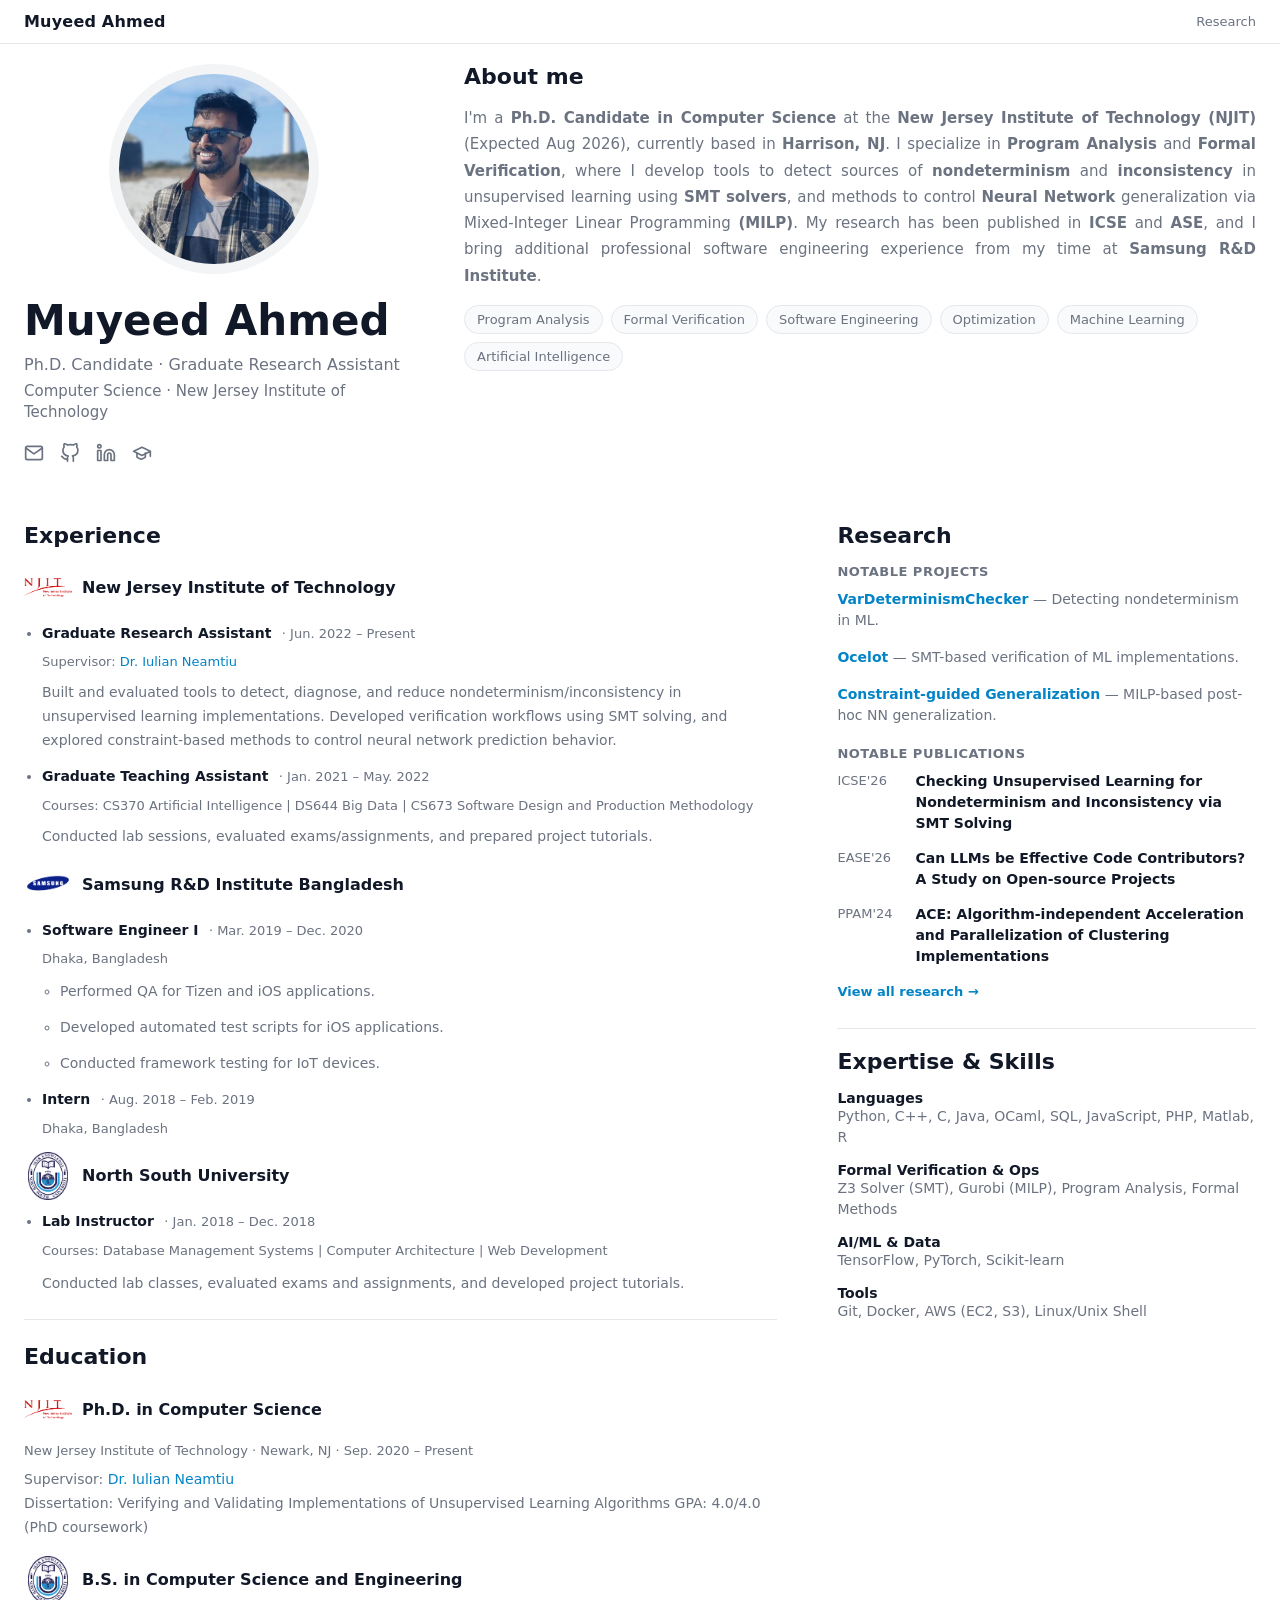
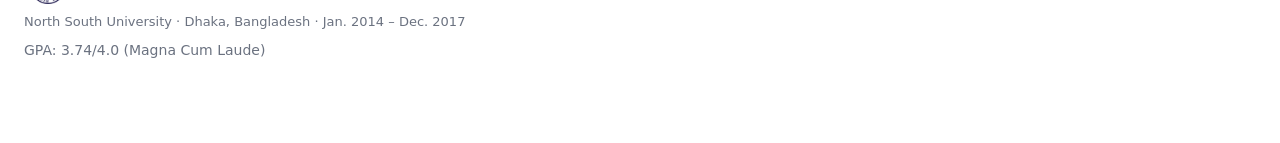
==== commit 68e9e790: "Update layout" ====
--- a/index.html
+++ b/index.html
@@ -25,150 +25,62 @@
 
 <main class="wrap">
 
-  <!-- Header -->
-  <header class="top">
-    <h1>Muyeed Ahmed</h1>
-    <p>Ph.D. Candidate · Graduate Research Assistant</p>
-    <p>Computer Science · New Jersey Institute of Technology</p>
-  </header>
-
-  <div class="main-grid">
-    
-    <!-- Column 1: About & Education -->
-    <div class="about-edu-col">
+  <!-- Top Section: Photo/Name (Left) & Summary/Contacts (Right) -->
+  <div class="top-section">
+    <div class="top-left">
+      <div class="photo">
+        <img src="Images/M.png" alt="Muyeed Ahmed">
+      </div>
+      <header class="intro">
+        <h1>Muyeed Ahmed</h1>
+        <p class="title">Ph.D. Candidate · Graduate Research Assistant</p>
+        <p class="subtitle">Computer Science · New Jersey Institute of Technology</p>
+        
+        <div class="contact-links">
+          <a href="mailto:ma234@njit.edu" title="Email">
+            <svg xmlns="http://www.w3.org/2000/svg" width="20" height="20" viewBox="0 0 24 24" fill="none" stroke="currentColor" stroke-width="2" stroke-linecap="round" stroke-linejoin="round"><path d="M4 4h16c1.1 0 2 .9 2 2v12c0 1.1-.9 2-2 2H4c-1.1 0-2-.9-2-2V6c0-1.1.9-2 2-2z"></path><polyline points="22,6 12,13 2,6"></polyline></svg>
+          </a>
+          <a href="https://github.com/MuyeedAhmed" target="_blank" rel="noreferrer" title="GitHub">
+            <svg xmlns="http://www.w3.org/2000/svg" width="20" height="20" viewBox="0 0 24 24" fill="none" stroke="currentColor" stroke-width="2" stroke-linecap="round" stroke-linejoin="round"><path d="M9 19c-5 1.5-5-2.5-7-3m14 6v-3.87a3.37 3.37 0 0 0-.94-2.61c3.14-.35 6.44-1.54 6.44-7A5.44 5.44 0 0 0 20 4.77 5.07 5.07 0 0 0 19.91 1S18.73.65 16 2.48a13.38 13.38 0 0 0-7 0C6.27.65 5.09 1 5.09 1A5.07 5.07 0 0 0 5 4.77a5.44 5.44 0 0 0-1.5 3.78c0 5.42 3.3 6.61 6.44 7A3.37 3.37 0 0 0 9 18.13V22"></path></svg>
+          </a>
+          <a href="https://www.linkedin.com/in/muyeed-ahmed" target="_blank" rel="noreferrer" title="LinkedIn">
+            <svg xmlns="http://www.w3.org/2000/svg" width="20" height="20" viewBox="0 0 24 24" fill="none" stroke="currentColor" stroke-width="2" stroke-linecap="round" stroke-linejoin="round"><path d="M16 8a6 6 0 0 1 6 6v7h-4v-7a2 2 0 0 0-2-2 2 2 0 0 0-2 2v7h-4v-7a6 6 0 0 1 6-6z"></path><rect x="2" y="9" width="4" height="12"></rect><circle cx="4" cy="4" r="2"></circle></svg>
+          </a>
+          <a href="https://scholar.google.com/citations?user=YBPPO0gAAAAJ&hl=en" target="_blank" rel="noreferrer" title="Google Scholar">
+            <svg xmlns="http://www.w3.org/2000/svg" width="20" height="20" viewBox="0 0 24 24" fill="none" stroke="currentColor" stroke-width="2" stroke-linecap="round" stroke-linejoin="round"><path d="M22 10v6M2 10l10-5 10 5-10 5z"></path><path d="M6 12v5c3.33 3 6.67 3 10 0v-5"></path></svg>
+          </a>
+        </div>
+      </header>
+    </div>
+
+    <div class="top-right">
       <section id="about" aria-label="About">
         <h2>About me</h2>
         <div class="about">
           <p>
-            I'm a <strong>Ph.D. Candidate in Computer Science</strong> (Expected Aug 2026) specializing in <strong>Program Analysis</strong> and <strong>Formal
-            Verification</strong>. Developed tools to detect sources of <strong>nondeterminism</strong> and <strong>inconsistency</strong> in unsupervised learning using
-            <strong>SMT solvers</strong>, and developed methods to control <strong>Neural Network</strong> generalization via <strong>MILP</strong>. Research published in
-            <strong>ICSE</strong> and <strong>ASE</strong> with additional professional software engineering experience at <strong>Samsung R&D Institute</strong>.
+            I'm a <strong>Ph.D. Candidate in Computer Science</strong> at the <strong>New Jersey Institute of Technology (NJIT)</strong> (Expected Aug 2026), currently based in <strong>Harrison, NJ</strong>. 
+            I specialize in <strong>Program Analysis</strong> and <strong>Formal Verification</strong>, where I develop tools to detect sources of <strong>nondeterminism</strong> and <strong>inconsistency</strong> in unsupervised learning using
+            <strong>SMT solvers</strong>, and methods to control <strong>Neural Network</strong> generalization via Mixed-Integer Linear Programming <strong>(MILP)</strong>. My research has been published in
+            <strong>ICSE</strong> and <strong>ASE</strong>, and I bring additional professional software engineering experience from my time at <strong>Samsung R&D Institute</strong>.
           </p>
 
           <div class="tags" aria-label="Research interests">
-            <span class="tag">Programming Languages</span>
-            <span class="tag">Verification</span>
+            <span class="tag">Program Analysis</span>
+            <span class="tag">Formal Verification</span>
+            <span class="tag">Software Engineering</span>
+            <span class="tag">Optimization</span>
             <span class="tag">Machine Learning</span>
-            <span class="tag">AI</span>
-          </div>
-        </div>
-
-        <!-- Education -->
-        <div style="margin-top:24px;">
-          <h2 id="education">Education</h2>
-          <div class="item" style="margin-bottom:16px;">
-            <div class="orgrow">
-              <img class="orglogo" src="Images/NJIT.png" alt="NJIT logo">
-              <h3 style="margin:0;">Ph.D. in Computer Science</h3>
-            </div>
-            <div class="meta">New Jersey Institute of Technology · Newark, NJ · Sep. 2020 – Present</div>
-            <p>
-              Supervisor: <a href="https://web.njit.edu/~ineamtiu/" target="_blank" rel="noreferrer">Dr. Iulian Neamtiu</a><br>
-              Dissertation: Verifying and Validating Implementations of Unsupervised Learning Algorithms
-              GPA: 4.0/4.0 (PhD coursework)<br>
-            </p>
-          </div>
-          <div class="item" style="margin-bottom:0;">
-            <div class="orgrow">
-              <img class="orglogo" src="Images/NSU.png" alt="NSU logo">
-              <h3 style="margin:0;">B.S. in Computer Science and Engineering</h3>
-            </div>
-            <div class="meta">North South University · Dhaka, Bangladesh · Jan. 2014 – Dec. 2017</div>
-            <p>GPA: 3.74/4.0 (Magna Cum Laude)</p>
-          </div>
-        </div>
-      </section>
-    </div>
-
-    <!-- Column 2: Photo (Middle) -->
-    <div class="photo-col">
-      <div class="photo">
-        <img src="Images/M.png" alt="Muyeed Ahmed">
-      </div>
-    </div>
-
-    <!-- Column 3: Sidebar (Contacts, Research, Skills) -->
-    <div class="sidebar-col">
-      <section id="contacts" class="contacts" aria-label="Contacts">
-        <h2>Contacts</h2>
-        <div class="block">
-          <strong>Email</strong>
-          <span class="value">ma234@njit.edu<br>akib100095@gmail.com</span>
-        </div>
-        <div class="block">
-          <strong>Location</strong>
-          <span class="value">Harrison, New Jersey, USA</span>
-        </div>
-        <div class="links">
-          <a href="https://github.com/MuyeedAhmed" target="_blank" rel="noreferrer">GitHub</a>
-          <span>·</span>
-          <a href="https://www.linkedin.com/in/muyeed-ahmed" target="_blank" rel="noreferrer">LinkedIn</a>
-          <span>·</span>
-          <a href="https://scholar.google.com/citations?user=YBPPO0gAAAAJ&hl=en" target="_blank" rel="noreferrer">Google Scholar</a>
-        </div>
-      </section>
-
-      <section id="research-highlights" style="margin-top:28px; border-top:1px solid var(--line); padding-top:20px;">
-        <h2 style="font-size:18px; margin:0 0 14px;">Research</h2>
-        <h3 style="font-size:13px; text-transform:uppercase; letter-spacing:0.5px; color:var(--muted); margin-bottom:10px;">Notable Projects</h3>
-        <div class="item" style="margin-bottom:16px;">
-          <p style="font-size:14px; margin:0; line-height:1.5;">
-            <strong><a href="https://github.com/MuyeedAhmed/VarDeterminismChecker" target="_blank" rel="noreferrer">VarDeterminismChecker</a></strong> — Detecting nondeterminism in ML.
-          </p>
-        </div>
-        <div class="item" style="margin-bottom:16px;">
-          <p style="font-size:14px; margin:0; line-height:1.5;">
-            <strong><a href="https://github.com/MuyeedAhmed/Ocelot" target="_blank" rel="noreferrer">Ocelot</a></strong> — SMT-based verification of ML implementations.
-          </p>
-        </div>
-        <div class="item" style="margin-bottom:16px;">
-          <p style="font-size:14px; margin:0; line-height:1.5;">
-            <strong><a href="https://github.com/MuyeedAhmed/Constraint-guided-Generalization" target="_blank" rel="noreferrer">Constraint-guided Generalization</a></strong> — MILP-based post-hoc NN generalization.
-          </p>
-        </div>
-
-        <h3 style="font-size:13px; text-transform:uppercase; letter-spacing:0.5px; color:var(--muted); margin-top:20px; margin-bottom:10px;">Notable Publications</h3>
-        <div class="pub-item">
-          <div class="pub-meta">ICSE'26</div>
-          <h3 class="pub-title">Checking Unsupervised Learning for Nondeterminism and Inconsistency via SMT Solving</h3>
-        </div>
-        <div class="pub-item">
-          <div class="pub-meta">EASE'26</div>
-          <h3 class="pub-title">Can LLMs be Effective Code Contributors? A Study on Open-source Projects</h3>
-        </div>
-        <div class="pub-item">
-          <div class="pub-meta">PPAM'24</div>
-          <h3 class="pub-title">ACE: Algorithm-independent Acceleration and Parallelization of Clustering Implementations</h3>
-        </div>
-        <div class="item">
-            <a href="research.html" style="font-size:13px; font-weight:600;">View all research →</a>
-        </div>
-      </section>
-
-      <section id="skills" style="margin-top:28px; border-top:1px solid var(--line); padding-top:20px;">
-        <h2 style="font-size:18px; margin:0 0 14px;">Expertise &amp; Skills</h2>
-        <div class="item" style="margin-bottom:14px;">
-          <h3 style="font-size:14px;">Languages</h3>
-          <p style="font-size:14px; color:var(--muted); line-height:1.5;">Python, C++, C, Java, OCaml, SQL, JavaScript, PHP, Matlab, R</p>
-        </div>
-        <div class="item" style="margin-bottom:14px;">
-          <h3 style="font-size:14px;">Formal Verification & Ops</h3>
-          <p style="font-size:14px; color:var(--muted); line-height:1.5;">Z3 Solver (SMT), Gurobi (MILP), Program Analysis, Formal Methods</p>
-        </div>
-        <div class="item" style="margin-bottom:14px;">
-          <h3 style="font-size:14px;">AI/ML & Data</h3>
-          <p style="font-size:14px; color:var(--muted); line-height:1.5;">TensorFlow, PyTorch, Scikit-learn</p>
-        </div>
-        <div class="item" style="margin-bottom:0;">
-          <h3 style="font-size:14px;">Tools</h3>
-          <p style="font-size:14px; color:var(--muted); line-height:1.5;">Git, Docker, AWS (EC2, S3), Linux/Unix Shell</p>
-        </div>
-      </section>
-    </div>
-
-    <!-- Experience: Spanning Col 1 & 2 -->
-    <div class="exp-col">
+            <span class="tag">Artificial Intelligence</span>
+          </div>
+        </div>
+      </section>
+    </div>
+  </div>
+
+  <div class="main-content-grid">
+    
+    <!-- Left Column: Experience then Education -->
+    <div class="primary-col">
       <section id="experience" class="block">
         <h2>Experience</h2>
 
@@ -251,9 +163,94 @@
           </ul>
         </div>
       </section>
-    </div>
-
-  </div> <!-- end main-grid -->
+
+      <!-- Education -->
+      <section id="education" class="block">
+        <h2>Education</h2>
+        <div class="item" style="margin-bottom:16px;">
+          <div class="orgrow">
+            <img class="orglogo" src="Images/NJIT.png" alt="NJIT logo">
+            <h3 style="margin:0;">Ph.D. in Computer Science</h3>
+          </div>
+          <div class="meta">New Jersey Institute of Technology · Newark, NJ · Sep. 2020 – Present</div>
+          <p>
+            Supervisor: <a href="https://web.njit.edu/~ineamtiu/" target="_blank" rel="noreferrer">Dr. Iulian Neamtiu</a><br>
+            Dissertation: Verifying and Validating Implementations of Unsupervised Learning Algorithms
+            GPA: 4.0/4.0 (PhD coursework)<br>
+          </p>
+        </div>
+        <div class="item" style="margin-bottom:0;">
+          <div class="orgrow">
+            <img class="orglogo" src="Images/NSU.png" alt="NSU logo">
+            <h3 style="margin:0;">B.S. in Computer Science and Engineering</h3>
+          </div>
+          <div class="meta">North South University · Dhaka, Bangladesh · Jan. 2014 – Dec. 2017</div>
+          <p>GPA: 3.74/4.0 (Magna Cum Laude)</p>
+        </div>
+      </section>
+    </div>
+
+    <!-- Right Column: Research & Skills (Unchanged Content) -->
+    <div class="secondary-col">
+      <section id="research-highlights">
+        <h2>Research</h2>
+        <h3 style="font-size:13px; text-transform:uppercase; letter-spacing:0.5px; color:var(--muted); margin-bottom:10px;">Notable Projects</h3>
+        <div class="item" style="margin-bottom:16px;">
+          <p style="font-size:14px; margin:0; line-height:1.5;">
+            <strong><a href="https://github.com/MuyeedAhmed/VarDeterminismChecker" target="_blank" rel="noreferrer">VarDeterminismChecker</a></strong> — Detecting nondeterminism in ML.
+          </p>
+        </div>
+        <div class="item" style="margin-bottom:16px;">
+          <p style="font-size:14px; margin:0; line-height:1.5;">
+            <strong><a href="https://github.com/MuyeedAhmed/Ocelot" target="_blank" rel="noreferrer">Ocelot</a></strong> — SMT-based verification of ML implementations.
+          </p>
+        </div>
+        <div class="item" style="margin-bottom:16px;">
+          <p style="font-size:14px; margin:0; line-height:1.5;">
+            <strong><a href="https://github.com/MuyeedAhmed/Constraint-guided-Generalization" target="_blank" rel="noreferrer">Constraint-guided Generalization</a></strong> — MILP-based post-hoc NN generalization.
+          </p>
+        </div>
+
+        <h3 style="font-size:13px; text-transform:uppercase; letter-spacing:0.5px; color:var(--muted); margin-top:20px; margin-bottom:10px;">Notable Publications</h3>
+        <div class="pub-item">
+          <div class="pub-meta">ICSE'26</div>
+          <h3 class="pub-title">Checking Unsupervised Learning for Nondeterminism and Inconsistency via SMT Solving</h3>
+        </div>
+        <div class="pub-item">
+          <div class="pub-meta">EASE'26</div>
+          <h3 class="pub-title">Can LLMs be Effective Code Contributors? A Study on Open-source Projects</h3>
+        </div>
+        <div class="pub-item">
+          <div class="pub-meta">PPAM'24</div>
+          <h3 class="pub-title">ACE: Algorithm-independent Acceleration and Parallelization of Clustering Implementations</h3>
+        </div>
+        <div class="item">
+            <a href="research.html" style="font-size:13px; font-weight:600;">View all research →</a>
+        </div>
+      </section>
+
+      <section id="skills" style="margin-top:28px; border-top:1px solid var(--line); padding-top:20px;">
+        <h2>Expertise &amp; Skills</h2>
+        <div class="item" style="margin-bottom:14px;">
+          <h3 style="font-size:14px;">Languages</h3>
+          <p style="font-size:14px; color:var(--muted); line-height:1.5;">Python, C++, C, Java, OCaml, SQL, JavaScript, PHP, Matlab, R</p>
+        </div>
+        <div class="item" style="margin-bottom:14px;">
+          <h3 style="font-size:14px;">Formal Verification & Ops</h3>
+          <p style="font-size:14px; color:var(--muted); line-height:1.5;">Z3 Solver (SMT), Gurobi (MILP), Program Analysis, Formal Methods</p>
+        </div>
+        <div class="item" style="margin-bottom:14px;">
+          <h3 style="font-size:14px;">AI/ML & Data</h3>
+          <p style="font-size:14px; color:var(--muted); line-height:1.5;">TensorFlow, PyTorch, Scikit-learn</p>
+        </div>
+        <div class="item" style="margin-bottom:0;">
+          <h3 style="font-size:14px;">Tools</h3>
+          <p style="font-size:14px; color:var(--muted); line-height:1.5;">Git, Docker, AWS (EC2, S3), Linux/Unix Shell</p>
+        </div>
+      </section>
+    </div>
+
+  </div> <!-- end main-content-grid -->
 
 </main>
 </body>
--- a/styles.css
+++ b/styles.css
@@ -71,99 +71,107 @@
   .menu{ justify-content:flex-start; }
 }
 
-/* ---------- HEADER ---------- */
-.top{
-  text-align:center;
-  padding-top: 10px;  /* reduced */
-  margin-bottom: 32px; /* reduced */
-}
-
-.top h1{
-  margin:0;
-  font-size:46px;
-  font-weight:700;
-}
-
-.top p{
-  margin:10px 0 0;
-  color:var(--muted);
-  font-size:16px;
-}
-
-/* ---------- MAIN LAYOUT GRID ---------- */
-.main-grid {
+/* ---------- TOP SECTION ---------- */
+.top-section {
   display: grid;
-  grid-template-columns: 1fr 260px 1fr;
-  gap: 34px;
+  grid-template-columns: 380px 1fr;
+  gap: 60px;
+  margin-bottom: 60px;
   align-items: start;
 }
 
-.about-edu-col {
-  grid-column: 1;
-  grid-row: 1;
-}
-
-.photo-col {
-  grid-column: 2;
-  grid-row: 1;
+.top-left {
   display: flex;
-  justify-content: center;
-  padding-top: 20px;
-}
-
-.sidebar-col {
-  grid-column: 3;
-  grid-row: 1 / span 2;
-}
-
-.exp-col {
-  grid-column: 1 / span 2;
-  grid-row: 2;
-}
-
-@media (max-width: 1100px) {
-  .main-grid {
-    grid-template-columns: 1fr 260px;
+  flex-direction: column;
+  align-items: flex-start;
+}
+
+.photo {
+  width: 210px;
+  height: 210px;
+  border-radius: 999px;
+  overflow: hidden;
+  border: 10px solid #f3f4f6;
+  background: #f3f4f6;
+  margin: 0 auto; /* Left aligned */
+}
+
+.photo img {
+  width: 100%;
+  height: 100%;
+  object-fit: cover;
+  display: block;
+}
+
+.intro {
+  margin-top: 24px;
+}
+
+.intro h1 {
+  margin: 0;
+  font-size: 42px;
+  font-weight: 700;
+  line-height: 1.1;
+}
+
+.intro p {
+  margin: 10px 0 0;
+  color: var(--muted);
+  font-size: 16px;
+  line-height: 1.4;
+}
+
+.intro .subtitle {
+  font-size: 15px;
+  margin-top: 4px;
+}
+
+.contact-links {
+  display: flex;
+  gap: 16px;
+  margin-top: 20px;
+}
+
+.contact-links a {
+  color: var(--muted);
+  transition: color 0.2s;
+  display: flex;
+  align-items: center;
+}
+
+.contact-links a:hover {
+  color: #0284c7;
+}
+
+/* ---------- MAIN CONTENT GRID ---------- */
+.main-content-grid {
+  display: grid;
+  grid-template-columns: 1.8fr 1fr;
+  gap: 60px;
+  align-items: start;
+}
+
+@media (max-width: 1000px) {
+  .top-section, .main-content-grid {
+    grid-template-columns: 1fr;
+    gap: 40px;
   }
-  .sidebar-col {
-    grid-column: 2;
-    grid-row: 2;
+  .top-left {
+    align-items: center;
+    text-align: center;
   }
-  .exp-col {
-    grid-column: 1;
-    grid-row: 2;
+  .photo {
+    margin: 0 auto;
   }
-  .photo-col {
-    grid-column: 2;
-    grid-row: 1;
-  }
-}
-
-@media (max-width: 900px) {
-  .main-grid {
-    grid-template-columns: 1fr;
-    gap: 20px;
-  }
-  .about-edu-col, .photo-col, .sidebar-col, .exp-col {
-    grid-column: 1;
-    grid-row: auto;
-  }
-  .photo-col {
-    order: -1;
-    padding-top: 0;
-  }
-  .sidebar-col {
-    text-align: left;
-  }
 }
 
 h2{
-  font-size:18px;
-  margin:0 0 14px;
+  font-size:22px;
+  margin:0 0 16px;
 }
 
 .about p{
-  font-size:14px;
+  font-size:15px;
   line-height:1.75;
   color:var(--muted);
   margin:0;
@@ -172,34 +180,18 @@
 }
 
 .tags{
-  margin-top: 12px;
+  margin-top: 16px;
   display:flex;
   flex-wrap:wrap;
   gap:8px;
 }
 .tag{
   border: 1px solid var(--line);
-  padding: 6px 10px;
+  padding: 6px 12px;
   border-radius: 999px;
-  font-size: 12px;
+  font-size: 13px;
   color: var(--muted);
   background: #f9fafb;
-}
-
-.photo{
-  width:210px;
-  height:210px;
-  border-radius:999px;
-  overflow:hidden;
-  border:10px solid #f3f4f6;
-  background:#f3f4f6;
-  margin:0 auto;
-}
-.photo img{
-  width:100%;
-  height:100%;
-  object-fit:cover;
-  display:block;
 }
 
 .contacts{
@@ -226,38 +218,25 @@
 
 .links{
   display:flex;
+  flex-wrap: wrap;
   align-items:center;
   gap:8px;
   font-size:14px;
 }
 .links a{ color:#0284c7; }
 
-@media (max-width:900px){
-  .contacts{
-    justify-self:center;
-    text-align:left;
-    min-width: unset;
-    max-width: 520px;
-    width: 100%;
-  }
-}
-
 /* ---------- SECTIONS ---------- */
 section.block{
-  padding-top: 10px;
+  padding-top: 24px;
   scroll-margin-top: 86px;
   border-top: 1px solid var(--line);
-  margin-top: 8px;            /* significantly reduced */
+  margin-top: 24px;
 }
 
 section.block:first-of-type{
   border-top: none;
   margin-top: 0;
-}
-
-.block h2{
-  font-size:22px;
-  margin:0 0 12px;           /* reduced */
+  padding-top: 0;
 }
 
 .item{
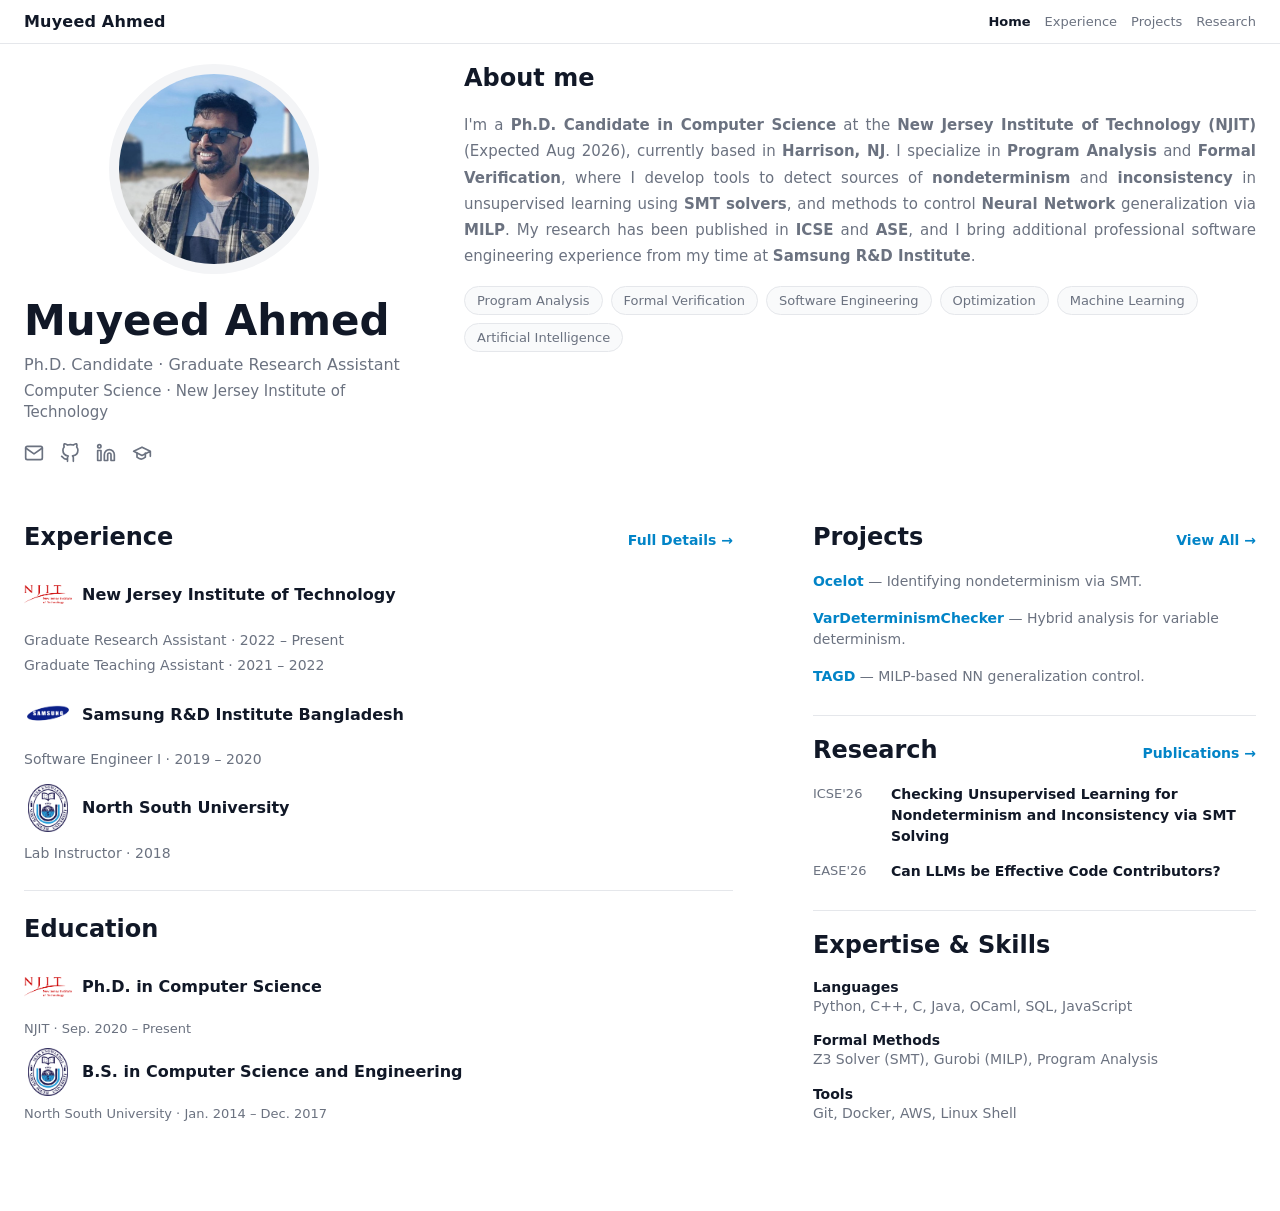
==== commit d5114641: "Move details to different pages" ====
--- a/index.html
+++ b/index.html
@@ -14,10 +14,9 @@
   <div class="navinner">
     <div class="brand">Muyeed Ahmed</div>
     <nav class="menu" aria-label="Site menu">
-      <!-- <a href="#about">About</a>
-      <a href="#education">Education</a>
-      <a href="#contacts">Contacts</a>
-      <a href="#experience">Experience</a> -->
+      <a href="index.html" style="color:var(--text); font-weight:600;">Home</a>
+      <a href="experience.html">Experience</a>
+      <a href="projects.html">Projects</a>
       <a href="research.html">Research</a>
     </nav>
   </div>
@@ -25,7 +24,7 @@
 
 <main class="wrap">
 
-  <!-- Top Section: Photo/Name (Left) & Summary/Contacts (Right) -->
+  <!-- Top Section: Photo/Name (Left) & Summary (Right) -->
   <div class="top-section">
     <div class="top-left">
       <div class="photo">
@@ -60,7 +59,7 @@
           <p>
             I'm a <strong>Ph.D. Candidate in Computer Science</strong> at the <strong>New Jersey Institute of Technology (NJIT)</strong> (Expected Aug 2026), currently based in <strong>Harrison, NJ</strong>. 
             I specialize in <strong>Program Analysis</strong> and <strong>Formal Verification</strong>, where I develop tools to detect sources of <strong>nondeterminism</strong> and <strong>inconsistency</strong> in unsupervised learning using
-            <strong>SMT solvers</strong>, and methods to control <strong>Neural Network</strong> generalization via Mixed-Integer Linear Programming <strong>(MILP)</strong>. My research has been published in
+            <strong>SMT solvers</strong>, and methods to control <strong>Neural Network</strong> generalization via <strong>MILP</strong>. My research has been published in
             <strong>ICSE</strong> and <strong>ASE</strong>, and I bring additional professional software engineering experience from my time at <strong>Samsung R&D Institute</strong>.
           </p>
 
@@ -82,150 +81,92 @@
     <!-- Left Column: Experience then Education -->
     <div class="primary-col">
       <section id="experience" class="block">
-        <h2>Experience</h2>
+        <div style="display:flex; justify-content:space-between; align-items:baseline;">
+          <h2>Experience</h2>
+          <a href="experience.html" style="font-size:14px; font-weight:600;">Full Details →</a>
+        </div>
 
-        <!-- NJIT group -->
         <div class="item">
           <div class="orgrow">
             <img class="orglogo" src="Images/NJIT.png" alt="NJIT logo">
             <h3 style="margin:0;">New Jersey Institute of Technology</h3>
           </div>
-
-          <ul class="role">
-            <li>
-              <span class="title">Graduate Research Assistant</span>
-              <span class="when">· Jun. 2022 – Present</span>
-              <div class="meta" style="margin:6px 0 0;">
-                Supervisor: <a href="https://web.njit.edu/~ineamtiu/" target="_blank" rel="noreferrer">Dr. Iulian Neamtiu</a>
-              </div>
-              <p style="margin-top:8px;">
-                Built and evaluated tools to detect, diagnose, and reduce nondeterminism/inconsistency in
-                unsupervised learning implementations. Developed verification workflows using SMT solving,
-                and explored constraint-based methods to control neural network prediction behavior.
-              </p>
-            </li>
-
-            <li>
-              <span class="title">Graduate Teaching Assistant</span>
-              <span class="when">· Jan. 2021 – May. 2022</span>
-              <div class="meta" style="margin:6px 0 0;">
-                Courses: CS370 Artificial Intelligence | DS644 Big Data | CS673 Software Design and Production Methodology
-              </div>
-              <p style="margin-top:8px;">
-                Conducted lab sessions, evaluated exams/assignments, and prepared project tutorials.
-              </p>
-            </li>
-          </ul>
+          <p style="font-size:14px; margin-top:4px;">Graduate Research Assistant · 2022 – Present</p>
+          <p style="font-size:14px; margin-top:2px;">Graduate Teaching Assistant · 2021 – 2022</p>
         </div>
 
-        <!-- Samsung group -->
         <div class="item">
           <div class="orgrow">
             <img class="orglogo" src="Images/Samsung.png" alt="Samsung logo">
             <h3 style="margin:0;">Samsung R&amp;D Institute Bangladesh</h3>
           </div>
-
-          <ul class="role">
-            <li>
-              <span class="title">Software Engineer I</span>
-              <span class="when">· Mar. 2019 – Dec. 2020</span>
-              <div class="meta">Dhaka, Bangladesh</div>
-              <ul style="margin-top:8px;">
-                <li>Performed QA for Tizen and iOS applications.</li>
-                <li>Developed automated test scripts for iOS applications.</li>
-                <li>Conducted framework testing for IoT devices.</li>
-              </ul>
-            </li>
-
-            <li>
-              <span class="title">Intern</span>
-              <span class="when">· Aug. 2018 – Feb. 2019</span>
-              <div class="meta">Dhaka, Bangladesh</div>
-            </li>
-          </ul>
+          <p style="font-size:14px; margin-top:4px;">Software Engineer I · 2019 – 2020</p>
         </div>
 
-        <!-- NSU -->
         <div class="item">
           <div class="orgrow">
             <img class="orglogo" src="Images/NSU.png" alt="NSU logo">
             <h3 style="margin:0;">North South University</h3>
           </div>
-          <ul class="role">
-            <li>
-              <span class="title">Lab Instructor</span>
-              <span class="when">· Jan. 2018 – Dec. 2018</span>
-              <div class="meta">Courses: Database Management Systems | Computer Architecture | Web Development</div>
-              <p style="margin-top:8px;">
-                Conducted lab classes, evaluated exams and assignments, and developed project tutorials.
-              </p>
-            </li>
-          </ul>
+          <p style="font-size:14px; margin-top:4px;">Lab Instructor · 2018</p>
         </div>
       </section>
 
-      <!-- Education -->
       <section id="education" class="block">
         <h2>Education</h2>
-        <div class="item" style="margin-bottom:16px;">
+        <div class="item">
           <div class="orgrow">
             <img class="orglogo" src="Images/NJIT.png" alt="NJIT logo">
             <h3 style="margin:0;">Ph.D. in Computer Science</h3>
           </div>
-          <div class="meta">New Jersey Institute of Technology · Newark, NJ · Sep. 2020 – Present</div>
-          <p>
-            Supervisor: <a href="https://web.njit.edu/~ineamtiu/" target="_blank" rel="noreferrer">Dr. Iulian Neamtiu</a><br>
-            Dissertation: Verifying and Validating Implementations of Unsupervised Learning Algorithms
-            GPA: 4.0/4.0 (PhD coursework)<br>
-          </p>
+          <div class="meta">NJIT · Sep. 2020 – Present</div>
         </div>
         <div class="item" style="margin-bottom:0;">
           <div class="orgrow">
             <img class="orglogo" src="Images/NSU.png" alt="NSU logo">
             <h3 style="margin:0;">B.S. in Computer Science and Engineering</h3>
           </div>
-          <div class="meta">North South University · Dhaka, Bangladesh · Jan. 2014 – Dec. 2017</div>
-          <p>GPA: 3.74/4.0 (Magna Cum Laude)</p>
+          <div class="meta">North South University · Jan. 2014 – Dec. 2017</div>
         </div>
       </section>
     </div>
 
-    <!-- Right Column: Research & Skills (Unchanged Content) -->
+    <!-- Right Column: Research & Skills -->
     <div class="secondary-col">
-      <section id="research-highlights">
-        <h2>Research</h2>
-        <h3 style="font-size:13px; text-transform:uppercase; letter-spacing:0.5px; color:var(--muted); margin-bottom:10px;">Notable Projects</h3>
+      <section id="projects-preview">
+        <div style="display:flex; justify-content:space-between; align-items:baseline;">
+          <h2>Projects</h2>
+          <a href="projects.html" style="font-size:14px; font-weight:600;">View All →</a>
+        </div>
         <div class="item" style="margin-bottom:16px;">
           <p style="font-size:14px; margin:0; line-height:1.5;">
-            <strong><a href="https://github.com/MuyeedAhmed/VarDeterminismChecker" target="_blank" rel="noreferrer">VarDeterminismChecker</a></strong> — Detecting nondeterminism in ML.
+            <strong><a href="projects.html#ocelot">Ocelot</a></strong> — Identifying nondeterminism via SMT.
           </p>
         </div>
         <div class="item" style="margin-bottom:16px;">
           <p style="font-size:14px; margin:0; line-height:1.5;">
-            <strong><a href="https://github.com/MuyeedAhmed/Ocelot" target="_blank" rel="noreferrer">Ocelot</a></strong> — SMT-based verification of ML implementations.
+            <strong><a href="projects.html#vardeterminismchecker">VarDeterminismChecker</a></strong> — Hybrid analysis for variable determinism.
           </p>
         </div>
         <div class="item" style="margin-bottom:16px;">
           <p style="font-size:14px; margin:0; line-height:1.5;">
-            <strong><a href="https://github.com/MuyeedAhmed/Constraint-guided-Generalization" target="_blank" rel="noreferrer">Constraint-guided Generalization</a></strong> — MILP-based post-hoc NN generalization.
+            <strong><a href="projects.html#constraint-guided-generalization">TAGD</a></strong> — MILP-based NN generalization control.
           </p>
         </div>
+      </section>
 
-        <h3 style="font-size:13px; text-transform:uppercase; letter-spacing:0.5px; color:var(--muted); margin-top:20px; margin-bottom:10px;">Notable Publications</h3>
+      <section id="research-preview" style="margin-top:28px; border-top:1px solid var(--line); padding-top:20px;">
+        <div style="display:flex; justify-content:space-between; align-items:baseline;">
+          <h2>Research</h2>
+          <a href="research.html" style="font-size:14px; font-weight:600;">Publications →</a>
+        </div>
         <div class="pub-item">
           <div class="pub-meta">ICSE'26</div>
           <h3 class="pub-title">Checking Unsupervised Learning for Nondeterminism and Inconsistency via SMT Solving</h3>
         </div>
         <div class="pub-item">
           <div class="pub-meta">EASE'26</div>
-          <h3 class="pub-title">Can LLMs be Effective Code Contributors? A Study on Open-source Projects</h3>
-        </div>
-        <div class="pub-item">
-          <div class="pub-meta">PPAM'24</div>
-          <h3 class="pub-title">ACE: Algorithm-independent Acceleration and Parallelization of Clustering Implementations</h3>
-        </div>
-        <div class="item">
-            <a href="research.html" style="font-size:13px; font-weight:600;">View all research →</a>
+          <h3 class="pub-title">Can LLMs be Effective Code Contributors?</h3>
         </div>
       </section>
 
@@ -233,19 +174,15 @@
         <h2>Expertise &amp; Skills</h2>
         <div class="item" style="margin-bottom:14px;">
           <h3 style="font-size:14px;">Languages</h3>
-          <p style="font-size:14px; color:var(--muted); line-height:1.5;">Python, C++, C, Java, OCaml, SQL, JavaScript, PHP, Matlab, R</p>
+          <p style="font-size:14px; color:var(--muted);">Python, C++, C, Java, OCaml, SQL, JavaScript</p>
         </div>
         <div class="item" style="margin-bottom:14px;">
-          <h3 style="font-size:14px;">Formal Verification & Ops</h3>
-          <p style="font-size:14px; color:var(--muted); line-height:1.5;">Z3 Solver (SMT), Gurobi (MILP), Program Analysis, Formal Methods</p>
-        </div>
-        <div class="item" style="margin-bottom:14px;">
-          <h3 style="font-size:14px;">AI/ML & Data</h3>
-          <p style="font-size:14px; color:var(--muted); line-height:1.5;">TensorFlow, PyTorch, Scikit-learn</p>
+          <h3 style="font-size:14px;">Formal Methods</h3>
+          <p style="font-size:14px; color:var(--muted);">Z3 Solver (SMT), Gurobi (MILP), Program Analysis</p>
         </div>
         <div class="item" style="margin-bottom:0;">
           <h3 style="font-size:14px;">Tools</h3>
-          <p style="font-size:14px; color:var(--muted); line-height:1.5;">Git, Docker, AWS (EC2, S3), Linux/Unix Shell</p>
+          <p style="font-size:14px; color:var(--muted);">Git, Docker, AWS, Linux Shell</p>
         </div>
       </section>
     </div>
--- a/styles.css
+++ b/styles.css
@@ -146,12 +146,18 @@
 /* ---------- MAIN CONTENT GRID ---------- */
 .main-content-grid {
   display: grid;
-  grid-template-columns: 1.8fr 1fr;
-  gap: 60px;
+  grid-template-columns: 1.6fr 1fr;
+  gap: 80px;
   align-items: start;
 }
 
-@media (max-width: 1000px) {
+@media (max-width: 1100px) {
+  .main-content-grid {
+    gap: 40px;
+  }
+}
+
+@media (max-width: 900px) {
   .top-section, .main-content-grid {
     grid-template-columns: 1fr;
     gap: 40px;
@@ -166,8 +172,8 @@
 }
 
 h2{
-  font-size:22px;
-  margin:0 0 16px;
+  font-size:24px;
+  margin:0 0 20px;
 }
 
 .about p{
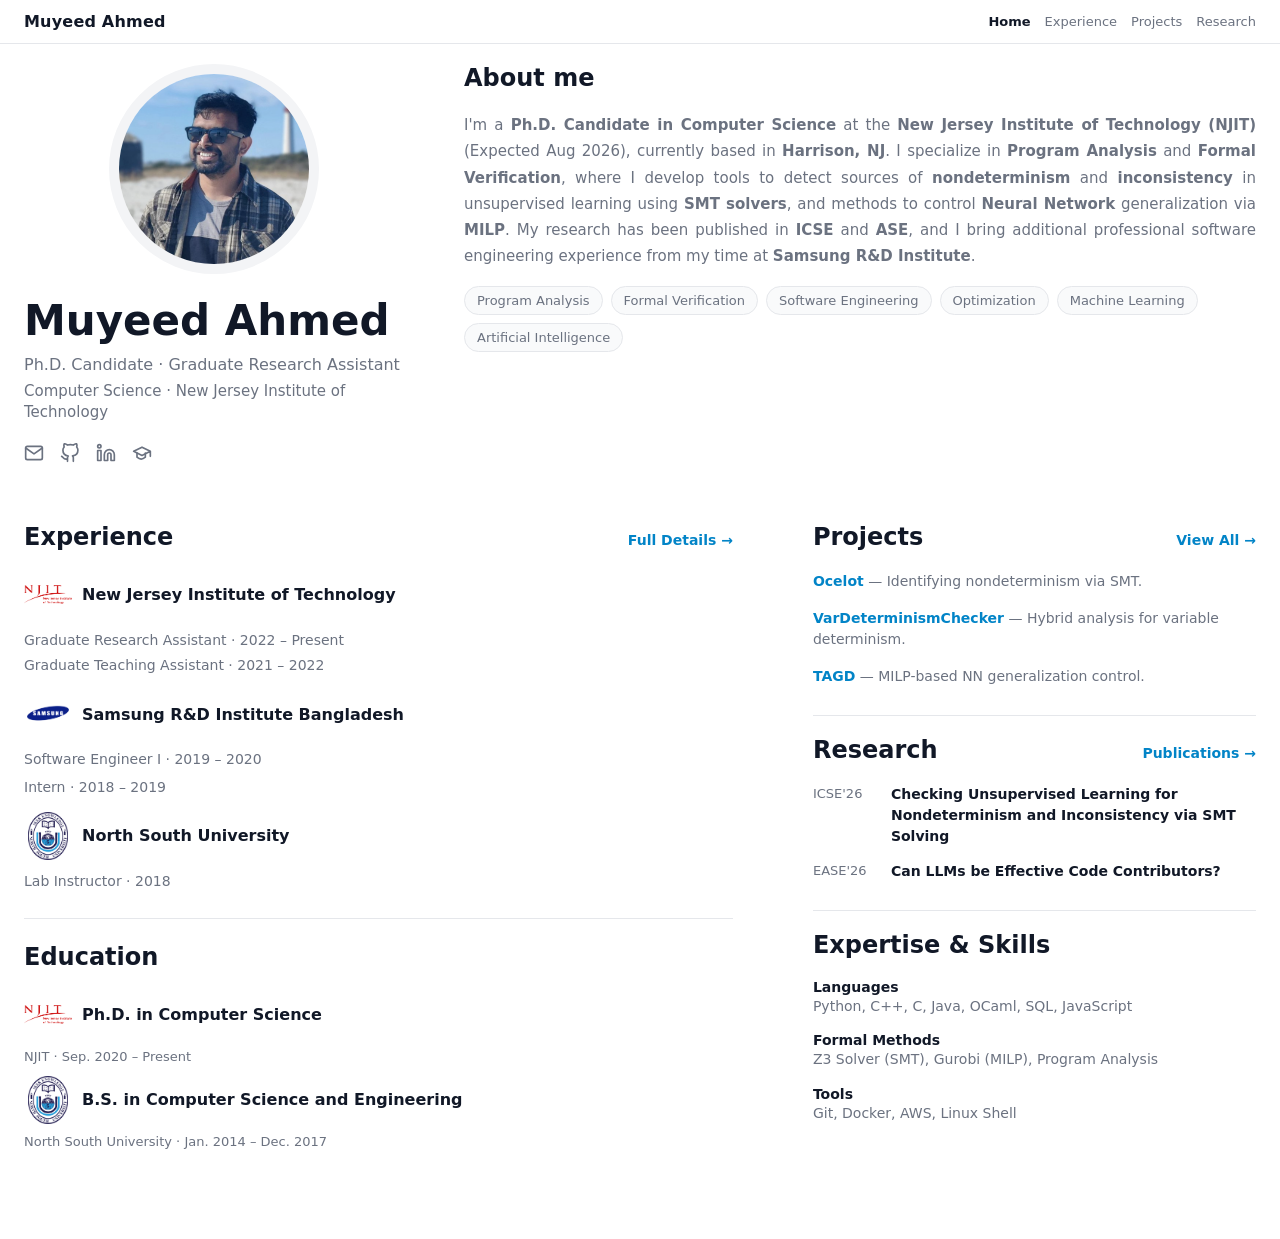
==== commit e13d06c4: "Update projects" ====
--- a/index.html
+++ b/index.html
@@ -101,6 +101,7 @@
             <h3 style="margin:0;">Samsung R&amp;D Institute Bangladesh</h3>
           </div>
           <p style="font-size:14px; margin-top:4px;">Software Engineer I · 2019 – 2020</p>
+          <p style="font-size:14px; margin-top:4px;">Intern · 2018 – 2019</p>
         </div>
 
         <div class="item">
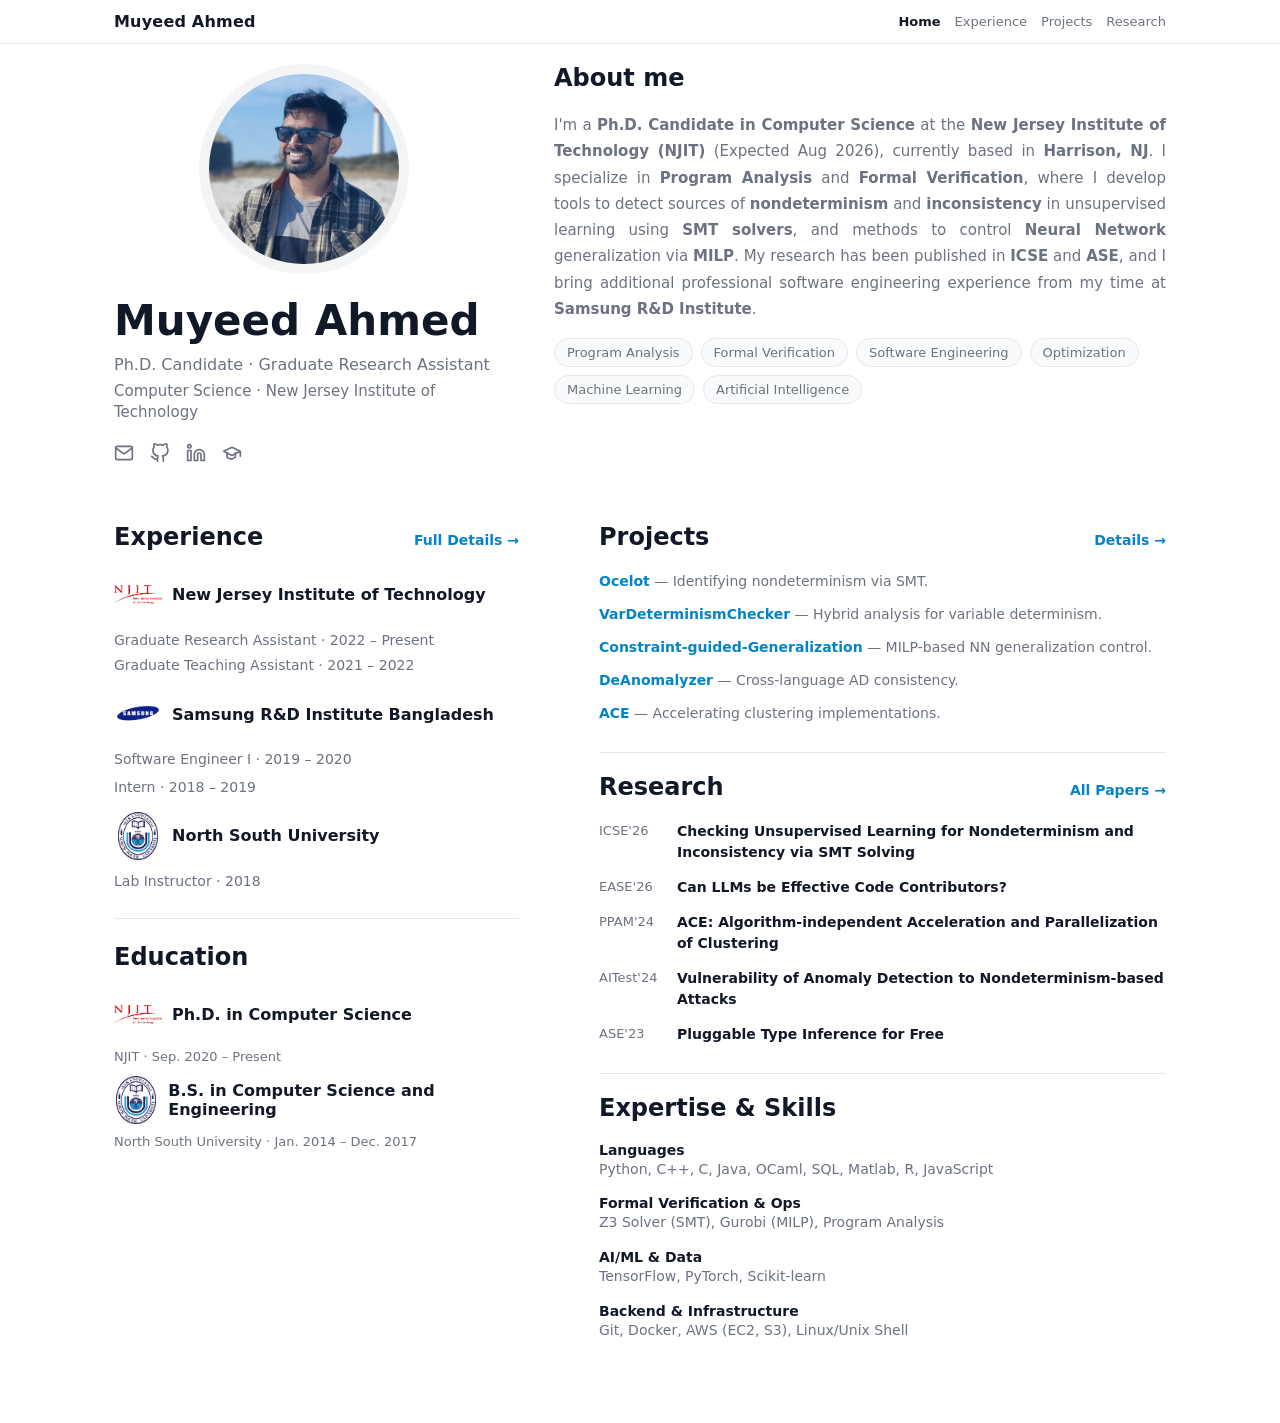
==== commit df1e7eea: "Layout update; Update skills" ====
--- a/index.html
+++ b/index.html
@@ -137,21 +137,31 @@
       <section id="projects-preview">
         <div style="display:flex; justify-content:space-between; align-items:baseline;">
           <h2>Projects</h2>
-          <a href="projects.html" style="font-size:14px; font-weight:600;">View All →</a>
-        </div>
-        <div class="item" style="margin-bottom:16px;">
-          <p style="font-size:14px; margin:0; line-height:1.5;">
-            <strong><a href="projects.html#ocelot">Ocelot</a></strong> — Identifying nondeterminism via SMT.
-          </p>
-        </div>
-        <div class="item" style="margin-bottom:16px;">
-          <p style="font-size:14px; margin:0; line-height:1.5;">
-            <strong><a href="projects.html#vardeterminismchecker">VarDeterminismChecker</a></strong> — Hybrid analysis for variable determinism.
-          </p>
-        </div>
-        <div class="item" style="margin-bottom:16px;">
-          <p style="font-size:14px; margin:0; line-height:1.5;">
-            <strong><a href="projects.html#constraint-guided-generalization">TAGD</a></strong> — MILP-based NN generalization control.
+          <a href="projects.html" style="font-size:14px; font-weight:600;">Details →</a>
+        </div>
+        <div class="item" style="margin-bottom:12px;">
+          <p style="font-size:14px; margin:0; line-height:1.5;">
+            <strong><a href="https://github.com/MuyeedAhmed/Ocelot" target="_blank" rel="noreferrer">Ocelot</a></strong> — Identifying nondeterminism via SMT.
+          </p>
+        </div>
+        <div class="item" style="margin-bottom:12px;">
+          <p style="font-size:14px; margin:0; line-height:1.5;">
+            <strong><a href="https://github.com/MuyeedAhmed/VarDeterminismChecker" target="_blank" rel="noreferrer">VarDeterminismChecker</a></strong> — Hybrid analysis for variable determinism.
+          </p>
+        </div>
+        <div class="item" style="margin-bottom:12px;">
+          <p style="font-size:14px; margin:0; line-height:1.5;">
+            <strong><a href="https://github.com/MuyeedAhmed/Constraint-guided-Generalization" target="_blank" rel="noreferrer">Constraint-guided-Generalization</a></strong> — MILP-based NN generalization control.
+          </p>
+        </div>
+        <div class="item" style="margin-bottom:12px;">
+          <p style="font-size:14px; margin:0; line-height:1.5;">
+            <strong><a href="https://github.com/MuyeedAhmed/DeAnomalyzer" target="_blank" rel="noreferrer">DeAnomalyzer</a></strong> — Cross-language AD consistency.
+          </p>
+        </div>
+        <div class="item" style="margin-bottom:12px;">
+          <p style="font-size:14px; margin:0; line-height:1.5;">
+            <strong><a href="https://github.com/MuyeedAhmed/ACE" target="_blank" rel="noreferrer">ACE</a></strong> — Accelerating clustering implementations.
           </p>
         </div>
       </section>
@@ -159,7 +169,7 @@
       <section id="research-preview" style="margin-top:28px; border-top:1px solid var(--line); padding-top:20px;">
         <div style="display:flex; justify-content:space-between; align-items:baseline;">
           <h2>Research</h2>
-          <a href="research.html" style="font-size:14px; font-weight:600;">Publications →</a>
+          <a href="research.html" style="font-size:14px; font-weight:600;">All Papers →</a>
         </div>
         <div class="pub-item">
           <div class="pub-meta">ICSE'26</div>
@@ -168,6 +178,18 @@
         <div class="pub-item">
           <div class="pub-meta">EASE'26</div>
           <h3 class="pub-title">Can LLMs be Effective Code Contributors?</h3>
+        </div>
+        <div class="pub-item">
+          <div class="pub-meta">PPAM'24</div>
+          <h3 class="pub-title">ACE: Algorithm-independent Acceleration and Parallelization of Clustering</h3>
+        </div>
+        <div class="pub-item">
+          <div class="pub-meta">AITest'24</div>
+          <h3 class="pub-title">Vulnerability of Anomaly Detection to Nondeterminism-based Attacks</h3>
+        </div>
+        <div class="pub-item">
+          <div class="pub-meta">ASE'23</div>
+          <h3 class="pub-title">Pluggable Type Inference for Free</h3>
         </div>
       </section>
 
@@ -175,15 +197,19 @@
         <h2>Expertise &amp; Skills</h2>
         <div class="item" style="margin-bottom:14px;">
           <h3 style="font-size:14px;">Languages</h3>
-          <p style="font-size:14px; color:var(--muted);">Python, C++, C, Java, OCaml, SQL, JavaScript</p>
+          <p style="font-size:14px; color:var(--muted);">Python, C++, C, Java, OCaml, SQL, Matlab, R, JavaScript</p>
         </div>
         <div class="item" style="margin-bottom:14px;">
-          <h3 style="font-size:14px;">Formal Methods</h3>
+          <h3 style="font-size:14px;">Formal Verification & Ops</h3>
           <p style="font-size:14px; color:var(--muted);">Z3 Solver (SMT), Gurobi (MILP), Program Analysis</p>
         </div>
+        <div class="item" style="margin-bottom:14px;">
+          <h3 style="font-size:14px;">AI/ML & Data</h3>
+          <p style="font-size:14px; color:var(--muted);">TensorFlow, PyTorch, Scikit-learn</p>
+        </div>
         <div class="item" style="margin-bottom:0;">
-          <h3 style="font-size:14px;">Tools</h3>
-          <p style="font-size:14px; color:var(--muted);">Git, Docker, AWS, Linux Shell</p>
+          <h3 style="font-size:14px;">Backend & Infrastructure</h3>
+          <p style="font-size:14px; color:var(--muted);">Git, Docker, AWS (EC2, S3), Linux/Unix Shell</p>
         </div>
       </section>
     </div>
--- a/styles.css
+++ b/styles.css
@@ -21,7 +21,7 @@
 
 /* Container */
 .wrap{
-  width: min(1500px, 100%);
+  width: min(1100px, 100%);
   margin: 0 auto;
   padding: 20px 24px 80px; /* reduced top padding */
 }
@@ -37,7 +37,7 @@
 }
 
 .navinner{
-  width: min(1500px, 100%);
+  width: min(1100px, 100%);
   margin:0 auto;
   padding: 12px 24px;
   display:flex;
@@ -146,7 +146,7 @@
 /* ---------- MAIN CONTENT GRID ---------- */
 .main-content-grid {
   display: grid;
-  grid-template-columns: 1.6fr 1fr;
+  grid-template-columns: 1fr 1.4fr;
   gap: 80px;
   align-items: start;
 }
